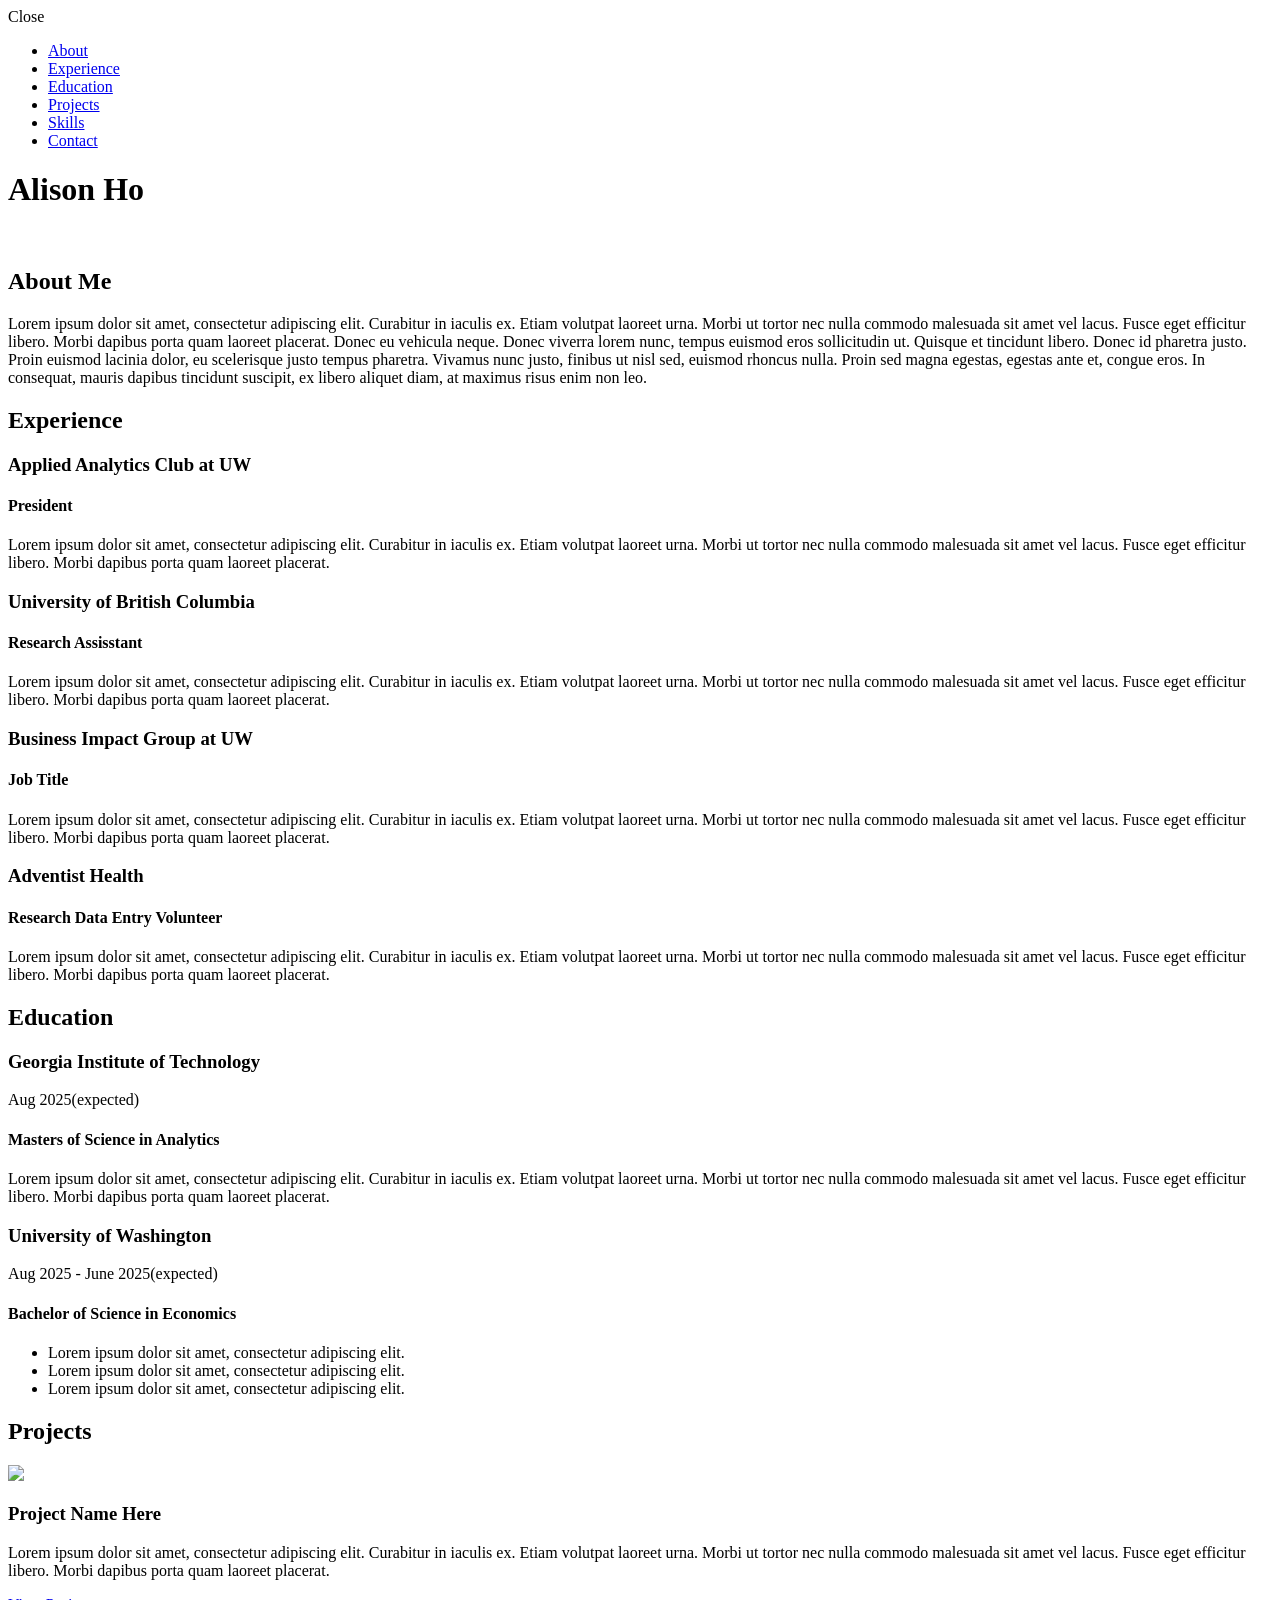
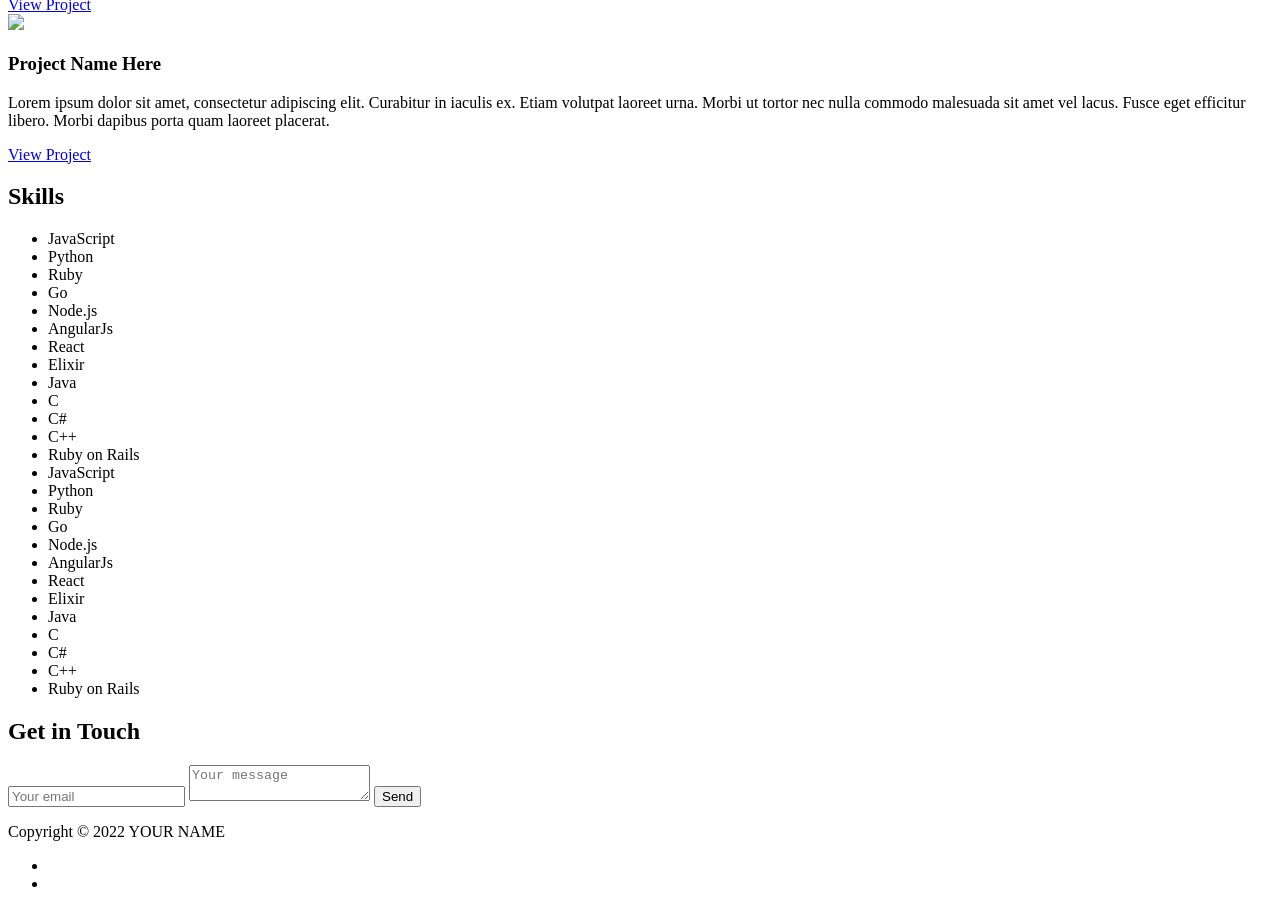
==== index.html @ 22dabd3a "First update 4/27/25" ====
<!DOCTYPE html>
<html class="no-js" lang="en">

<head>
    <meta charset="utf-8">
    <meta http-equiv="X-UA-Compatible" content="IE=edge">
    <meta name="viewport" content="width=device-width, initial-scale=1">
    <title>My Portfolio</title>
	<link rel="shortcut icon" href="favicon.ico" type="image/x-icon">
	<link rel="icon" href="favicon.ico" type="image/x-icon">
    <link href="https://fonts.googleapis.com/css?family=Lato:300,400,700,900" rel="stylesheet">
    <link rel="stylesheet" href="libs/font-awesome/css/font-awesome.min.css">
    <link href="css/bootstrap.min.css" rel="stylesheet">
    <link href="css/styles.css" rel="stylesheet">
</head>

<body>
    <div id="mobile-menu-open" class="shadow-large">
        <i class="fa fa-bars" aria-hidden="true"></i>
    </div>
    <!-- End #mobile-menu-toggle -->
    <header>
        <div id="mobile-menu-close">
            <span>Close</span> <i class="fa fa-times" aria-hidden="true"></i>
        </div>
        <ul id="menu" class="shadow">
            <li>
                <a href="#about">About</a>
            </li>
            <li>
                <a href="#experience">Experience</a>
            </li>
            <li>
                <a href="#education">Education</a>
            </li>
            <li>
                <a href="#projects">Projects</a>
            </li>
            <li>
                <a href="#skills">Skills</a>
            </li>
            <li>
                <a href="#contact">Contact</a>
            </li>
        </ul>
    </header>
    <!-- End header -->

    <div id="lead">
        <div id="lead-content">
            <h1>Alison Ho</h1> <br>
            <!--<a href="#" class="btn-rounded-white">Download Resume</a>-->
        </div>
        <!-- End #lead-content -->

        <div id="lead-overlay"></div>

        <div id="lead-down">
            <span>
                <i class="fa fa-chevron-down" aria-hidden="true"></i>
            </span>
        </div>
        <!-- End #lead-down -->
    </div>
    <!-- End #lead -->

    <div id="about">
        <div class="container">
            <div class="row">
                <div class="col-md-4">
                    <h2 class="heading">About Me</h2>
                </div>
                <div class="col-md-8">
                    <p>
                        Lorem ipsum dolor sit amet, consectetur adipiscing elit. Curabitur in iaculis ex. Etiam volutpat laoreet urna. Morbi ut tortor nec nulla commodo malesuada sit amet vel lacus. Fusce eget efficitur libero. Morbi dapibus porta quam laoreet placerat. Donec
                        eu vehicula neque. Donec viverra lorem nunc, tempus euismod eros sollicitudin ut. Quisque et tincidunt libero. Donec id pharetra justo. Proin euismod lacinia dolor, eu scelerisque justo tempus pharetra. Vivamus nunc justo, finibus
                        ut nisl sed, euismod rhoncus nulla. Proin sed magna egestas, egestas ante et, congue eros. In consequat, mauris dapibus tincidunt suscipit, ex libero aliquet diam, at maximus risus enim non leo.
                    </p>
                </div>
            </div>
        </div>
    </div>
    <!-- End #about -->

    <div id="experience" class="background-alt">
        <h2 class="heading">Experience</h2>
        <div id="experience-timeline">

            <div data-date="September 2015 – September 2016">
                <h3>Applied Analytics Club at UW</h3>
                <h4>President</h4>
                <p>
                    Lorem ipsum dolor sit amet, consectetur adipiscing elit. Curabitur in iaculis ex. Etiam volutpat laoreet urna. Morbi ut tortor nec nulla commodo malesuada sit amet vel lacus. Fusce eget efficitur libero. Morbi dapibus porta quam laoreet placerat.
                </p>
            </div>

            <div data-date="September 2015 – September 2016">
                <h3>University of British Columbia</h3>
                <h4>Research Assisstant</h4>
                <p>
                    Lorem ipsum dolor sit amet, consectetur adipiscing elit. Curabitur in iaculis ex. Etiam volutpat laoreet urna. Morbi ut tortor nec nulla commodo malesuada sit amet vel lacus. Fusce eget efficitur libero. Morbi dapibus porta quam laoreet placerat.
                </p>
            </div>

            <div data-date="September 2015 – September 2016">
                <h3>Business Impact Group at UW</h3>
                <h4>Job Title</h4>
                <p>
                    Lorem ipsum dolor sit amet, consectetur adipiscing elit. Curabitur in iaculis ex. Etiam volutpat laoreet urna. Morbi ut tortor nec nulla commodo malesuada sit amet vel lacus. Fusce eget efficitur libero. Morbi dapibus porta quam laoreet placerat.
                </p>
            </div>

            <div data-date="September 2015 – September 2016">
                <h3>Adventist Health</h3>
                <h4>Research Data Entry Volunteer</h4>
                <p>
                    Lorem ipsum dolor sit amet, consectetur adipiscing elit. Curabitur in iaculis ex. Etiam volutpat laoreet urna. Morbi ut tortor nec nulla commodo malesuada sit amet vel lacus. Fusce eget efficitur libero. Morbi dapibus porta quam laoreet placerat.
                </p>
            </div>
        </div>
    </div>
    <!-- End #experience -->

    <div id="education">
        <h2 class="heading">Education</h2>
        <div class="education-block">
            <h3>Georgia Institute of Technology</h3>
            <span class="education-date">Aug 2025(expected)</span>
            <h4>Masters of Science in Analytics</h4>
            <p>
                Lorem ipsum dolor sit amet, consectetur adipiscing elit. Curabitur in iaculis ex. Etiam volutpat laoreet urna. Morbi ut tortor nec nulla commodo malesuada sit amet vel lacus. Fusce eget efficitur libero. Morbi dapibus porta quam laoreet placerat.
            </p>
        </div>
        <!-- End .education-block -->

        <div class="education-block">
            <h3>University of Washington</h3>
            <span class="education-date">Aug 2025 - June 2025(expected)</span>
            <h4>Bachelor of Science in Economics</h4>
            <ul>
                <li>
                    Lorem ipsum dolor sit amet, consectetur adipiscing elit.
                </li>
                <li>
                    Lorem ipsum dolor sit amet, consectetur adipiscing elit.
                </li>
                <li>
                    Lorem ipsum dolor sit amet, consectetur adipiscing elit.
                </li>
            </ul>
        </div>
        <!-- End .education-block -->
    </div>
    <!-- End #education -->

    <div id="projects" class="background-alt">
        <h2 class="heading">Projects</h2>
        <div class="container">
            <div class="row">
                <div class="project shadow-large">
                    <div class="project-image">
                        <img src="images/project.jpg" />
                    </div>
                    <!-- End .project-image -->
                    <div class="project-info">
                        <h3>Project Name Here</h3>
                        <p>
                            Lorem ipsum dolor sit amet, consectetur adipiscing elit. Curabitur in iaculis ex. Etiam volutpat laoreet urna. Morbi ut tortor nec nulla commodo malesuada sit amet vel lacus. Fusce eget efficitur libero. Morbi dapibus porta quam laoreet placerat.
                        </p>
                        <a href="#">View Project</a>
                    </div>
                    <!-- End .project-info -->
                </div>
                <!-- End .project -->

                <div class="project shadow-large">
                    <div class="project-image">
                        <img src="images/project.jpg" />
                    </div>
                    <!-- End .project-image -->
                    <div class="project-info">
                        <h3>Project Name Here</h3>
                        <p>
                            Lorem ipsum dolor sit amet, consectetur adipiscing elit. Curabitur in iaculis ex. Etiam volutpat laoreet urna. Morbi ut tortor nec nulla commodo malesuada sit amet vel lacus. Fusce eget efficitur libero. Morbi dapibus porta quam laoreet placerat.
                        </p>
                        <a href="#">View Project</a>
                    </div>
                    <!-- End .project-info -->
                </div>
                <!-- End .project -->
            </div>
        </div>
    </div>
    <!-- End #projects -->

    <div id="skills">
        <h2 class="heading">Skills</h2>
        <ul>
            <li>JavaScript</li>
            <li>Python</li>
            <li>Ruby</li>
            <li>Go</li>
            <li>Node.js</li>
            <li>AngularJs</li>
            <li>React</li>
            <li>Elixir</li>
            <li>Java</li>
            <li>C</li>
            <li>C#</li>
            <li>C++</li>
            <li>Ruby on Rails</li>
            <li>JavaScript</li>
            <li>Python</li>
            <li>Ruby</li>
            <li>Go</li>
            <li>Node.js</li>
            <li>AngularJs</li>
            <li>React</li>
            <li>Elixir</li>
            <li>Java</li>
            <li>C</li>
            <li>C#</li>
            <li>C++</li>
            <li>Ruby on Rails</li>
        </ul>
    </div>
    <!-- End #skills -->

    <div id="contact">
        <h2>Get in Touch</h2>
        <div id="contact-form">
            <form method="POST" action="https://formspree.io/email@email.com">
                <input type="hidden" name="_subject" value="Contact request from personal website" />
                <input type="email" name="_replyto" placeholder="Your email" required>
                <textarea name="message" placeholder="Your message" required></textarea>
                <button type="submit">Send</button>
            </form>
        </div>
        <!-- End #contact-form -->
    </div>
    <!-- End #contact -->

    <footer>
        <div class="container">
            <div class="row">
                <div class="col-sm-5 copyright">
                    <p>
                        Copyright &copy; <span id="current-year">2022</span> YOUR NAME
                    </p>
                </div>
                <div class="col-sm-2 top">
                    <span id="to-top">
                        <i class="fa fa-chevron-up" aria-hidden="true"></i>
                    </span>
                </div>
                <div class="col-sm-5 social">
                    <ul>
                        <li>
                            <a href="https://github.com/" target="_blank"><i class="fa fa-github" aria-hidden="true"></i></a>
                        </li>
                       
                        <li>
                            <a href="https://linkedin.com/" target="_blank"><i class="fa fa-linkedin" aria-hidden="true"></i></a>
                        </li>
                        
                        
                    </ul>
                </div>
            </div>
        </div>
    </footer>
    <!-- End footer -->

    <script src="https://ajax.googleapis.com/ajax/libs/jquery/1.12.4/jquery.min.js"></script>
    <script src="js/scripts.min.js"></script>
</body>

</html>
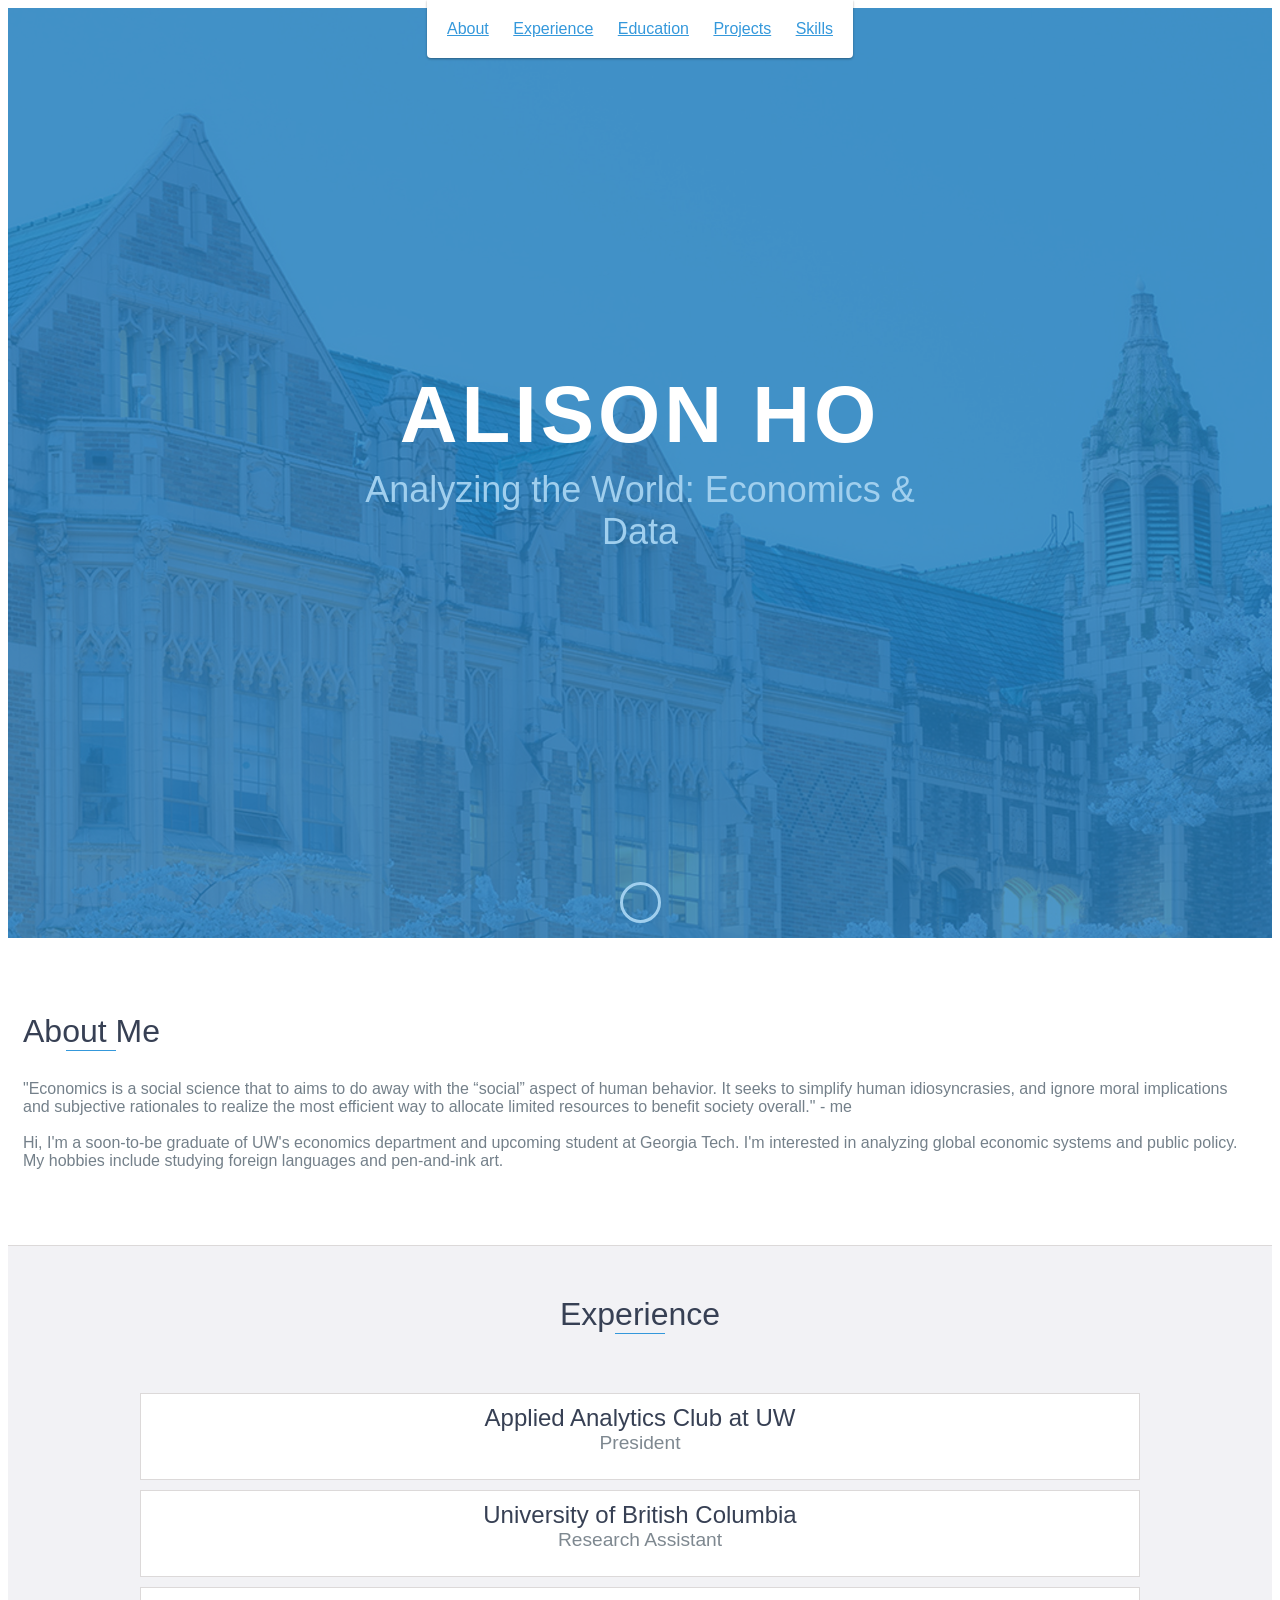
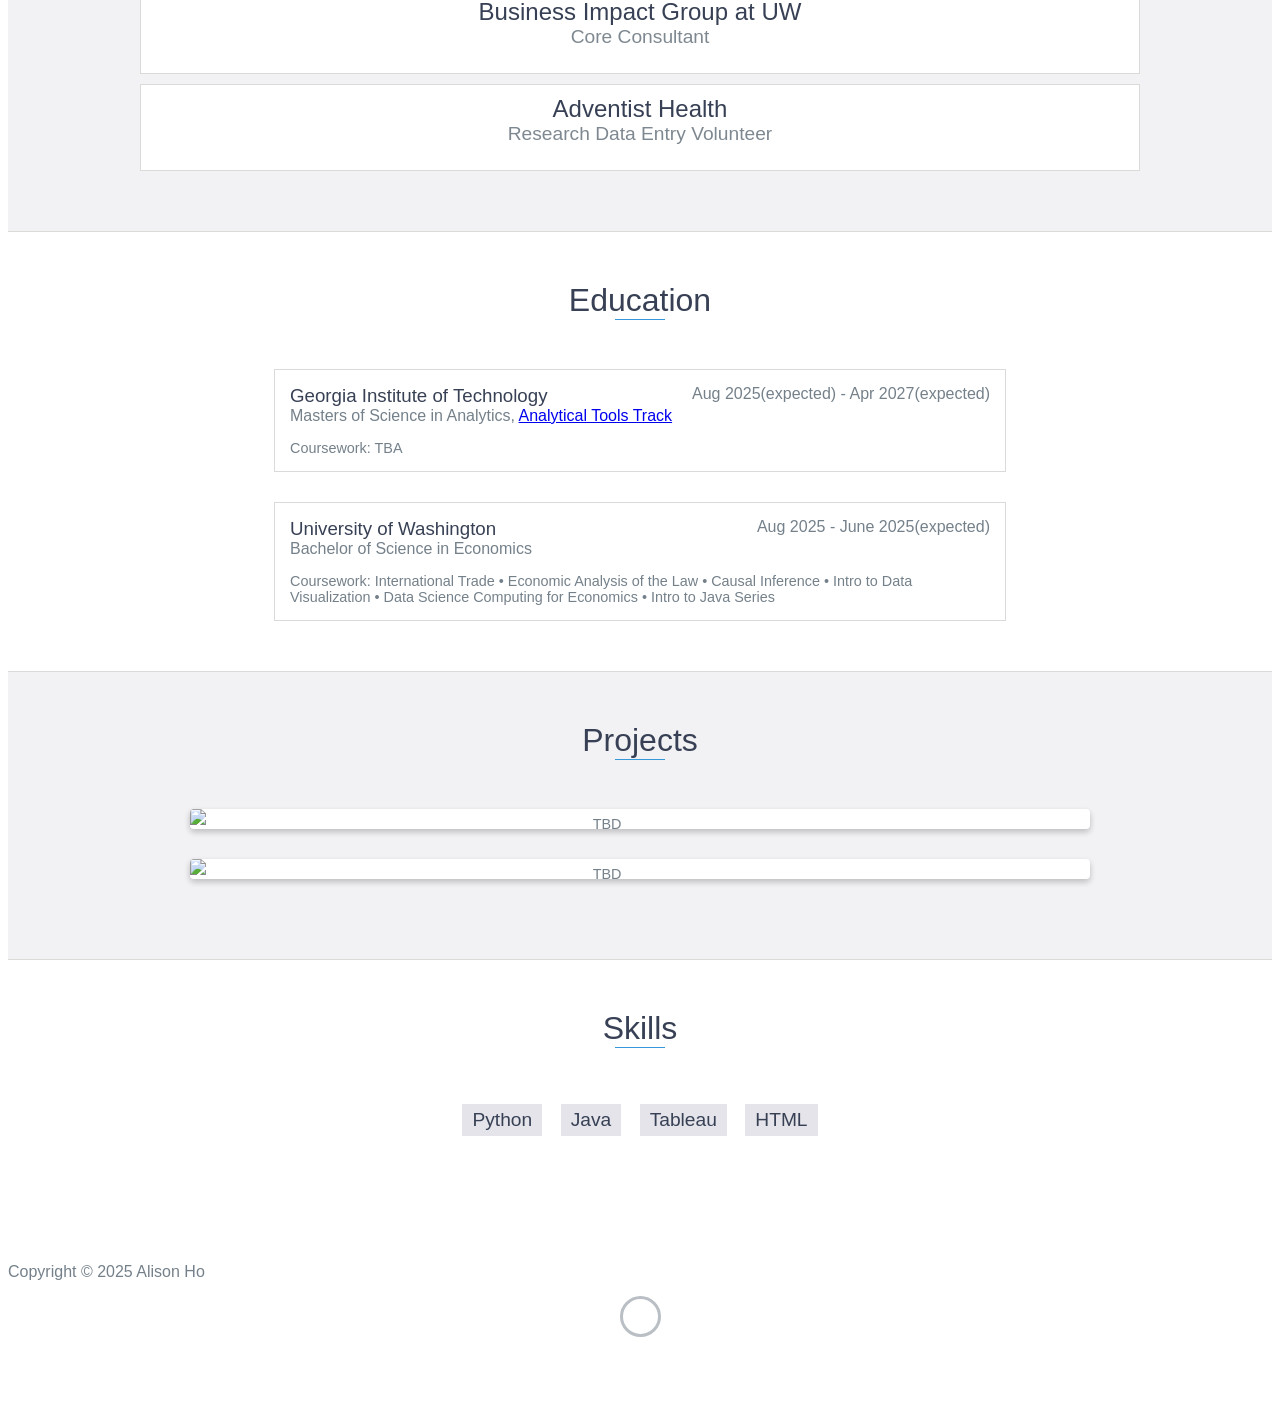
==== commit d39d4e13: "Update 2 4 20 25" ====
--- a/index.html
+++ b/index.html
@@ -39,9 +39,11 @@
             <li>
                 <a href="#skills">Skills</a>
             </li>
+            <!--
             <li>
                 <a href="#contact">Contact</a>
             </li>
+            -->
         </ul>
     </header>
     <!-- End header -->
@@ -49,6 +51,7 @@
     <div id="lead">
         <div id="lead-content">
             <h1>Alison Ho</h1> <br>
+            <h2>Analyzing the World: Economics & Data</h2>
             <!--<a href="#" class="btn-rounded-white">Download Resume</a>-->
         </div>
         <!-- End #lead-content -->
@@ -72,9 +75,13 @@
                 </div>
                 <div class="col-md-8">
                     <p>
-                        Lorem ipsum dolor sit amet, consectetur adipiscing elit. Curabitur in iaculis ex. Etiam volutpat laoreet urna. Morbi ut tortor nec nulla commodo malesuada sit amet vel lacus. Fusce eget efficitur libero. Morbi dapibus porta quam laoreet placerat. Donec
-                        eu vehicula neque. Donec viverra lorem nunc, tempus euismod eros sollicitudin ut. Quisque et tincidunt libero. Donec id pharetra justo. Proin euismod lacinia dolor, eu scelerisque justo tempus pharetra. Vivamus nunc justo, finibus
-                        ut nisl sed, euismod rhoncus nulla. Proin sed magna egestas, egestas ante et, congue eros. In consequat, mauris dapibus tincidunt suscipit, ex libero aliquet diam, at maximus risus enim non leo.
+                        "Economics is a social science that to aims to do away with the “social” aspect of human behavior. 
+                        It seeks to simplify human idiosyncrasies, and ignore moral implications and subjective 
+                        rationales to realize the most efficient way to allocate limited resources to benefit society overall." - me 
+                        <br><br>
+                        Hi, I'm a soon-to-be graduate of UW's economics department and upcoming student at Georgia Tech. 
+                        I'm interested in analyzing global economic systems and public policy. 
+                        My hobbies include studying foreign languages and pen-and-ink art.
                     </p>
                 </div>
             </div>
@@ -89,33 +96,28 @@
             <div data-date="September 2015 – September 2016">
                 <h3>Applied Analytics Club at UW</h3>
                 <h4>President</h4>
-                <p>
-                    Lorem ipsum dolor sit amet, consectetur adipiscing elit. Curabitur in iaculis ex. Etiam volutpat laoreet urna. Morbi ut tortor nec nulla commodo malesuada sit amet vel lacus. Fusce eget efficitur libero. Morbi dapibus porta quam laoreet placerat.
-                </p>
             </div>
 
             <div data-date="September 2015 – September 2016">
                 <h3>University of British Columbia</h3>
-                <h4>Research Assisstant</h4>
-                <p>
-                    Lorem ipsum dolor sit amet, consectetur adipiscing elit. Curabitur in iaculis ex. Etiam volutpat laoreet urna. Morbi ut tortor nec nulla commodo malesuada sit amet vel lacus. Fusce eget efficitur libero. Morbi dapibus porta quam laoreet placerat.
-                </p>
+                <h4>Research Assistant</h4>
             </div>
 
             <div data-date="September 2015 – September 2016">
                 <h3>Business Impact Group at UW</h3>
-                <h4>Job Title</h4>
-                <p>
-                    Lorem ipsum dolor sit amet, consectetur adipiscing elit. Curabitur in iaculis ex. Etiam volutpat laoreet urna. Morbi ut tortor nec nulla commodo malesuada sit amet vel lacus. Fusce eget efficitur libero. Morbi dapibus porta quam laoreet placerat.
-                </p>
+                <h4>Core Consultant</h4>
             </div>
 
             <div data-date="September 2015 – September 2016">
                 <h3>Adventist Health</h3>
                 <h4>Research Data Entry Volunteer</h4>
+                <!--
                 <p>
-                    Lorem ipsum dolor sit amet, consectetur adipiscing elit. Curabitur in iaculis ex. Etiam volutpat laoreet urna. Morbi ut tortor nec nulla commodo malesuada sit amet vel lacus. Fusce eget efficitur libero. Morbi dapibus porta quam laoreet placerat.
+                    Lorem ipsum dolor sit amet, consectetur adipiscing elit. Curabitur in iaculis ex. Etiam volutpat laoreet urna. 
+                    Morbi ut tortor nec nulla commodo malesuada sit amet vel lacus. Fusce eget efficitur libero. Morbi dapibus porta 
+                    quam laoreet placerat.
                 </p>
+                -->
             </div>
         </div>
     </div>
@@ -125,10 +127,12 @@
         <h2 class="heading">Education</h2>
         <div class="education-block">
             <h3>Georgia Institute of Technology</h3>
-            <span class="education-date">Aug 2025(expected)</span>
-            <h4>Masters of Science in Analytics</h4>
+            <span class="education-date">Aug 2025(expected) - Apr 2027(expected)</span>
+            <h4>Masters of Science in Analytics,
+                <a href ="https://pe.gatech.edu/degrees/analytics/curriculum#:~:text=in%20more%20detail.-,Analytical%20Tools%20Track,-The%20Analytical%20Tools">Analytical Tools Track</a>
+            </h4>
             <p>
-                Lorem ipsum dolor sit amet, consectetur adipiscing elit. Curabitur in iaculis ex. Etiam volutpat laoreet urna. Morbi ut tortor nec nulla commodo malesuada sit amet vel lacus. Fusce eget efficitur libero. Morbi dapibus porta quam laoreet placerat.
+                Coursework: TBA
             </p>
         </div>
         <!-- End .education-block -->
@@ -137,17 +141,11 @@
             <h3>University of Washington</h3>
             <span class="education-date">Aug 2025 - June 2025(expected)</span>
             <h4>Bachelor of Science in Economics</h4>
-            <ul>
-                <li>
-                    Lorem ipsum dolor sit amet, consectetur adipiscing elit.
-                </li>
-                <li>
-                    Lorem ipsum dolor sit amet, consectetur adipiscing elit.
-                </li>
-                <li>
-                    Lorem ipsum dolor sit amet, consectetur adipiscing elit.
-                </li>
-            </ul>
+            <p>
+                Coursework: International Trade • Economic Analysis of the Law • 
+                Causal Inference • Intro to Data Visualization • Data Science Computing for Economics • 
+                Intro to Java Series 
+            </p>
         </div>
         <!-- End .education-block -->
     </div>
@@ -165,7 +163,7 @@
                     <div class="project-info">
                         <h3>Project Name Here</h3>
                         <p>
-                            Lorem ipsum dolor sit amet, consectetur adipiscing elit. Curabitur in iaculis ex. Etiam volutpat laoreet urna. Morbi ut tortor nec nulla commodo malesuada sit amet vel lacus. Fusce eget efficitur libero. Morbi dapibus porta quam laoreet placerat.
+                            TBD
                         </p>
                         <a href="#">View Project</a>
                     </div>
@@ -181,7 +179,7 @@
                     <div class="project-info">
                         <h3>Project Name Here</h3>
                         <p>
-                            Lorem ipsum dolor sit amet, consectetur adipiscing elit. Curabitur in iaculis ex. Etiam volutpat laoreet urna. Morbi ut tortor nec nulla commodo malesuada sit amet vel lacus. Fusce eget efficitur libero. Morbi dapibus porta quam laoreet placerat.
+                            TBD
                         </p>
                         <a href="#">View Project</a>
                     </div>
@@ -196,36 +194,15 @@
     <div id="skills">
         <h2 class="heading">Skills</h2>
         <ul>
-            <li>JavaScript</li>
             <li>Python</li>
-            <li>Ruby</li>
-            <li>Go</li>
-            <li>Node.js</li>
-            <li>AngularJs</li>
-            <li>React</li>
-            <li>Elixir</li>
             <li>Java</li>
-            <li>C</li>
-            <li>C#</li>
-            <li>C++</li>
-            <li>Ruby on Rails</li>
-            <li>JavaScript</li>
-            <li>Python</li>
-            <li>Ruby</li>
-            <li>Go</li>
-            <li>Node.js</li>
-            <li>AngularJs</li>
-            <li>React</li>
-            <li>Elixir</li>
-            <li>Java</li>
-            <li>C</li>
-            <li>C#</li>
-            <li>C++</li>
-            <li>Ruby on Rails</li>
+            <li>Tableau</li>
+            <li>HTML</li>
+
         </ul>
     </div>
     <!-- End #skills -->
-
+    <!--
     <div id="contact">
         <h2>Get in Touch</h2>
         <div id="contact-form">
@@ -236,6 +213,7 @@
                 <button type="submit">Send</button>
             </form>
         </div>
+    -->
         <!-- End #contact-form -->
     </div>
     <!-- End #contact -->
@@ -245,7 +223,7 @@
             <div class="row">
                 <div class="col-sm-5 copyright">
                     <p>
-                        Copyright &copy; <span id="current-year">2022</span> YOUR NAME
+                        Copyright &copy; <span id="current-year">2025</span> Alison Ho
                     </p>
                 </div>
                 <div class="col-sm-2 top">
--- a/css/styles.css
+++ b/css/styles.css
@@ -0,0 +1,880 @@
+/*!
+    Title: Dev Portfolio Template
+    Version: 1.2.2
+    Last Change: 03/25/2020
+    Author: Ryan Fitzgerald
+    Repo: https://github.com/RyanFitzgerald/devportfolio-template
+    Issues: https://github.com/RyanFitzgerald/devportfolio-template/issues
+
+    Description: This file contains all the styles associated with the page
+    that don't come from third party libraries. This file gets compiled using
+    Gulp and send to the /css folder which is then loaded on the page.
+
+Overlay - top image color
+*/
+
+:root{
+    --base-color: #3498db
+}
+
+body {
+	font-family: 'Lato', sans-serif;
+	font-size: 16px
+}
+
+body.active {
+	overflow: hidden;
+	z-index: -1
+}
+
+.no-js #experience-timeline>div {
+	background: #fff;
+	padding: 10px;
+	margin-bottom: 10px;
+	border: 1px solid #dcd9d9
+}
+
+.no-js #experience-timeline>div h3 {
+	font-size: 1.5em;
+	font-weight: 300;
+	color: #374054;
+	display: inline-block;
+	margin: 0
+}
+
+.no-js #experience-timeline>div h4 {
+	font-size: 1.2em;
+	font-weight: 300;
+	color: #7e8890;
+	margin: 0 0 15px 0
+}
+
+.no-js #experience-timeline>div p {
+	color: #74808a;
+	font-size: 0.9em;
+	margin: 0
+}
+
+.no-js #experience-timeline:before,
+.no-js #experience-timeline:after {
+	content: none
+}
+
+@keyframes dropHeader {
+	0% {
+		transform: translateY(-100%)
+	}
+
+	100% {
+		transform: translateY(0)
+	}
+}
+
+header {
+	position: absolute;
+	top: 0;
+	left: 0;
+	right: 0;
+	text-align: center;
+	z-index: 10;
+	animation-name: dropHeader;
+	animation-iteration-count: 1;
+	animation-timing-function: ease;
+	animation-duration: 0.75s
+}
+
+header ul {
+	display: inline-block;
+	background: #fff;
+	text-align: center;
+	padding: 10px;
+	margin: 0;
+	border-bottom-right-radius: 4px;
+	border-bottom-left-radius: 4px
+}
+
+header li {
+	display: inline-block
+}
+
+header a {
+	display: block;
+	color: var(--base-color);
+	padding: 10px
+}
+
+header a:hover {
+	color: #217dbb;
+	text-decoration: none;
+	background: #eee;
+	border-radius: 4px
+}
+
+header a:focus {
+	color: var(--base-color);
+	text-decoration: none
+}
+
+header.active {
+	display: block
+}
+
+header.sticky {
+	position: fixed;
+	z-index: 999
+}
+
+#menu.active {
+	display: block
+}
+
+#mobile-menu-open {
+	display: none;
+	cursor: pointer;
+	position: fixed;
+	right: 15px;
+	top: 10px;
+	color: var(--base-color);
+	font-size: 1.5em;
+	z-index: 20;
+	padding: 0 7px;
+	border-radius: 4px;
+	background: #fff
+}
+
+#mobile-menu-close {
+	display: none;
+	text-align: right;
+	width: 100%;
+	background: #fff;
+	font-size: 1.5em;
+	padding-right: 15px;
+	padding-top: 10px;
+	cursor: pointer;
+	color: var(--base-color)
+}
+
+#mobile-menu-close span {
+	font-size: 0.5em;
+	text-transform: uppercase
+}
+
+#mobile-menu-close i {
+	vertical-align: middle
+}
+
+footer {
+	padding: 50px 0
+}
+
+.copyright {
+	padding-top: 20px
+}
+
+.copyright p {
+	margin: 0;
+	color: #74808a
+}
+
+.top {
+	text-align: center
+}
+
+.top span {
+	cursor: pointer;
+	display: block;
+	margin: 15px auto 0 auto;
+	width: 35px;
+	height: 35px;
+	border-radius: 50%;
+	border: 3px solid #b9bfc4;
+	text-align: center
+}
+
+.top i {
+	color: #74808a
+}
+
+.social {
+	text-align: right
+}
+
+.social ul {
+	margin: 5px 0 0 0;
+	padding: 0
+}
+
+.social li {
+	display: inline-block;
+	font-size: 1.25em;
+	list-style: none
+}
+
+.social a {
+	display: block;
+	color: #74808a;
+	padding: 10px
+}
+
+.social a:hover {
+	color: var(--base-color)
+}
+
+.btn-rounded-white {
+	display: inline-block;
+	color: #fff;
+	padding: 15px 25px;
+	border: 3px solid #fff;
+	border-radius: 30px;
+	transition: .5s ease all
+}
+
+.btn-rounded-white:hover {
+	color: var(--base-color);
+	background: #fff;
+	text-decoration: none
+}
+
+.shadow {
+	box-shadow: 0 1px 3px rgba(0, 0, 0, 0.12), 0 1px 2px rgba(0, 0, 0, 0.24)
+}
+
+.shadow-large {
+	box-shadow: 0 3px 6px rgba(0, 0, 0, 0.08), 0 3px 6px rgba(0, 0, 0, 0.15)
+}
+
+.heading {
+	position: relative;
+	display: inline-block;
+	font-size: 2em;
+	font-weight: 300;
+	margin: 0 0 30px 0
+}
+
+.heading:after {
+	position: absolute;
+	content: '';
+	top: 100%;
+	height: 1px;
+	width: 50px;
+	left: 0;
+	right: 0;
+	margin: 0 auto;
+	background: var(--base-color)
+}
+
+.background-alt {
+	background: #f2f2f5
+}
+
+#lead {
+	position: relative;
+	height: 100vh;
+	min-height: 500px;
+	max-height: 1080px;
+	background: url(../images/lead-bg.jpg);
+	background-size: cover;
+	padding: 15px;
+	overflow: hidden
+}
+
+#lead-content {
+	position: absolute;
+	z-index: 10;
+	top: 50%;
+	left: 50%;
+	transform: translate(-50%, -50%);
+	text-align: center
+}
+
+#lead-content h1,
+#lead-content h2 {
+	margin: 0
+}
+
+#lead-content h1 {
+	color: #fff;
+	font-weight: 900;
+	font-size: 5em;
+	text-transform: uppercase;
+	letter-spacing: 0.05em;
+	line-height: 0.9em
+}
+
+#lead-content h2 {
+	color: #a0cfee;
+	font-weight: 500;
+	font-size: 2.25em;
+	margin-bottom: 15px
+}
+
+#lead-overlay {
+	position: absolute;
+	height: 100%;
+	width: 100%;
+	top: 0;
+	right: 0;
+	bottom: 0;
+	left: 0;
+	background: rgba(33, 125, 187, 0.8);
+	z-index: 1
+}
+
+#lead-down {
+	position: absolute;
+	left: 0;
+	right: 0;
+	width: 100%;
+	text-align: center;
+	z-index: 10;
+	bottom: 15px;
+	color: #fff
+}
+
+#lead-down span {
+	cursor: pointer;
+	display: block;
+	margin: 0 auto;
+	width: 35px;
+	height: 35px;
+	border-radius: 50%;
+	border: 3px solid #a0cfee;
+	text-align: center
+}
+
+#lead-down i {
+	animation: pulsate 1.5s ease;
+	animation-iteration-count: infinite;
+	padding-top: 5px
+}
+
+@keyframes pulsate {
+	0% {
+		transform: scale(1, 1)
+	}
+
+	50% {
+		transform: scale(1.2, 1.2)
+	}
+
+	100% {
+		transform: scale(1, 1)
+	}
+}
+
+#about {
+	padding: 75px 15px;
+	border-bottom: 1px solid #dcd9d9
+}
+
+#about h2 {
+	color: #374054
+}
+
+#about p {
+	color: #74808a;
+	margin: 0
+}
+
+#experience {
+	padding: 50px 15px;
+	text-align: center;
+	border-bottom: 1px solid #dcd9d9
+}
+
+#experience h2 {
+	color: #374054
+}
+
+#experience-timeline {
+	margin: 30px auto 0 auto;
+	position: relative;
+	max-width: 1000px
+}
+
+#experience-timeline:before {
+	position: absolute;
+	content: '';
+	top: 0;
+	bottom: 0;
+	left: 303px;
+	right: auto;
+	height: 100%;
+	width: 3px;
+	background: var(--base-color);
+	z-index: 0
+}
+
+#experience-timeline:after {
+	position: absolute;
+	content: '';
+	width: 3px;
+	height: 40px;
+	background: var(--base-color);
+	background: linear-gradient(to bottom, var(--base-color), rgba(52, 152, 219, 0));
+	top: 100%;
+	left: 303px
+}
+
+.vtimeline-content {
+	margin-left: 350px;
+	background: #fff;
+	border: 1px solid #e6e6e6;
+	padding: 15px;
+	border-radius: 3px;
+	text-align: left
+}
+
+.vtimeline-content h3 {
+	font-size: 1.5em;
+	font-weight: 300;
+	color: #374054;
+	display: inline-block;
+	margin: 0
+}
+
+.vtimeline-content h4 {
+	font-size: 1.2em;
+	font-weight: 300;
+	color: #7e8890;
+	margin: 0 0 15px 0
+}
+
+.vtimeline-content p {
+	color: #74808a;
+	font-size: 0.9em;
+	margin: 0
+}
+
+.vtimeline-point {
+	position: relative;
+	display: block;
+	vertical-align: top;
+	margin-bottom: 30px
+}
+
+.vtimeline-icon {
+	position: relative;
+	color: #fff;
+	width: 50px;
+	height: 50px;
+	background: var(--base-color);
+	border-radius: 50%;
+	float: left;
+	z-index: 99;
+	margin-left: 280px
+}
+
+.vtimeline-icon i {
+	display: block;
+	font-size: 2em;
+	margin-top: 10px
+}
+
+.vtimeline-date {
+	width: 260px;
+	text-align: right;
+	position: absolute;
+	left: 0;
+	top: 10px;
+	font-weight: 300;
+	color: #374054
+}
+
+#education {
+	padding: 50px 15px 20px 15px;
+	border-bottom: 1px solid #dcd9d9;
+	text-align: center
+}
+
+#education h2 {
+	color: #374054;
+	margin-bottom: 50px
+}
+
+.education-block {
+	max-width: 700px;
+	margin: 0 auto 30px auto;
+	padding: 15px;
+	border: 1px solid #dcd9d9;
+	text-align: left
+}
+
+.education-block h3 {
+	font-weight: 500;
+	float: left;
+	margin: 0;
+	color: #374054
+}
+
+.education-block span {
+	color: #74808a;
+	float: right
+}
+
+.education-block h4 {
+	color: #74808a;
+	clear: both;
+	font-weight: 500;
+	margin: 0 0 15px 0
+}
+
+.education-block p,
+.education-block ul {
+	margin: 0;
+	color: #74808a;
+	font-size: 0.9em
+}
+
+.education-block ul {
+	padding: 0 0 0 15px
+}
+
+#projects {
+	padding: 50px 15px;
+	border-bottom: 1px solid #dcd9d9;
+	text-align: center
+}
+
+#projects h2 {
+	color: #374054;
+	margin-bottom: 50px
+}
+
+.project {
+	position: relative;
+	max-width: 900px;
+	margin: 0 auto 30px auto;
+	overflow: hidden;
+	background: #fff;
+	border-radius: 4px
+}
+
+.project-image {
+	float: left
+}
+
+.project-info {
+	position: absolute;
+	top: 50%;
+	transform: translateY(-50%);
+	margin-left: 300px;
+	padding: 15px
+}
+
+.project-info h3 {
+	font-size: 1.5em;
+	font-weight: 300;
+	color: #374054;
+	margin: 0 0 15px 0
+}
+
+.project-info p {
+	color: #74808a;
+	margin: 0 0 15px 0;
+	font-size: 0.9em
+}
+
+.no-image .project-info {
+	position: relative;
+	margin: 0;
+	padding: 30px 15px;
+	transform: none
+}
+
+#more-projects {
+	display: none
+}
+
+#skills {
+	padding: 50px 15px;
+	text-align: center
+}
+
+#skills h2 {
+	color: #374054;
+	margin-bottom: 50px
+}
+
+#skills ul {
+	display: block;
+	margin: 0 auto;
+	padding: 0;
+	max-width: 800px
+}
+
+#skills li {
+	display: inline-block;
+	margin: 7px;
+	padding: 5px 10px;
+	color: #374054;
+	background: #e4e4ea;
+	list-style: none;
+	cursor: default;
+	font-size: 1.2em
+}
+
+#contact {
+	padding: 50px 15px;
+	background: var(--base-color);
+	text-align: center
+}
+
+#contact h2 {
+	margin: 0 0 15px 0;
+	color: #fff;
+	font-weight: 500
+}
+
+#contact-form {
+	max-width: 500px;
+	margin: 0 auto
+}
+
+#contact-form input,
+#contact-form textarea {
+	display: block;
+	width: 100%;
+	padding: 10px;
+	border-radius: 4px;
+	border: none;
+	margin-bottom: 10px;
+	background: #1d6fa5;
+	color: #fff;
+	transition: .5s ease all
+}
+
+#contact-form input::-webkit-input-placeholder,
+#contact-form textarea::-webkit-input-placeholder {
+	color: #fff
+}
+
+#contact-form input:-moz-placeholder,
+#contact-form textarea:-moz-placeholder {
+	color: #fff;
+	opacity: 1
+}
+
+#contact-form input::-moz-placeholder,
+#contact-form textarea::-moz-placeholder {
+	color: #fff;
+	opacity: 1
+}
+
+#contact-form input:-ms-input-placeholder,
+#contact-form textarea:-ms-input-placeholder {
+	color: #fff
+}
+
+#contact-form input:focus,
+#contact-form textarea:focus {
+	outline: none;
+	background: #16527a
+}
+
+#contact-form textarea {
+	height: 150px;
+	resize: none
+}
+
+#contact-form button {
+	display: block;
+	width: 100%;
+	background: #fff;
+	border-radius: 4px;
+	padding: 5px 10px;
+	border: none;
+	color: var(--base-color);
+	font-weight: 700;
+	box-shadow: 0 1px 3px rgba(0, 0, 0, 0.12), 0 1px 2px rgba(0, 0, 0, 0.24);
+	transition: .5s ease all
+}
+
+#contact-form button:hover {
+	box-shadow: 0 10px 20px rgba(0, 0, 0, 0.19), 0 6px 6px rgba(0, 0, 0, 0.23)
+}
+
+.optional-section {
+	padding: 50px 15px;
+	text-align: center;
+	border-top: 1px solid #dcd9d9
+}
+
+.optional-section h2 {
+	color: #374054
+}
+
+.optional-section-block {
+	max-width: 700px;
+	margin: 0 auto 30px auto;
+	padding: 15px;
+	border: 1px solid #dcd9d9;
+	background: #fff;
+	text-align: left
+}
+
+.optional-section-block h3 {
+	font-weight: 500;
+	margin: 0 0 15px 0;
+	color: #374054
+}
+
+.optional-section-block h4 {
+	color: #74808a;
+	clear: both;
+	font-weight: 500;
+	margin: 0 0 15px 0
+}
+
+.optional-section-block p,
+.optional-section-block ul {
+	margin: 0 0 15px 0;
+	color: #74808a;
+	font-size: 0.9em
+}
+
+.optional-section-block ul {
+	padding: 0 0 0 15px
+}
+
+@media only screen and (max-width: 750px) {
+
+	#experience-timeline:before,
+	#experience-timeline:after {
+		left: 23px
+	}
+
+	.vtimeline-date {
+		width: auto;
+		text-align: left;
+		position: relative;
+		margin-bottom: 15px;
+		display: block;
+		margin-left: 70px
+	}
+
+	.vtimeline-icon {
+		margin-left: 0
+	}
+
+	.vtimeline-content {
+		margin-left: 70px
+	}
+}
+
+@media only screen and (max-width: 992px) {
+	#lead {
+		height: auto;
+		min-height: auto;
+		max-height: auto;
+		padding: 100px 15px
+	}
+
+	#lead-content {
+		position: relative;
+		transform: none;
+		left: auto;
+		top: auto
+	}
+
+	#lead-content h1 {
+		font-size: 3em
+	}
+
+	#lead-content h2 {
+		font-size: 1.75em
+	}
+
+	#about {
+		text-align: center
+	}
+
+	#about p {
+		text-align: left
+	}
+}
+
+@media only screen and (max-width: 768px) {
+	header {
+		position: fixed;
+		display: none;
+		z-index: 999;
+		animation: none;
+		bottom: 0;
+		height: 100%
+	}
+
+	#mobile-menu-open,
+	#mobile-menu-close {
+		display: block
+	}
+
+	#menu {
+		height: 100%;
+		overflow-y: auto;
+		box-shadow: none;
+		border-radius: 0;
+		width: 100%
+	}
+
+	#menu li {
+		display: block;
+		margin-bottom: 10px
+	}
+
+	#lead-content h1 {
+		font-size: 2em
+	}
+
+	#lead-content h2 {
+		font-size: 1.3em
+	}
+
+	#lead-content a {
+		padding: 10px 20px
+	}
+
+	#lead-down {
+		display: none
+	}
+
+	.education-block h3,
+	.education-block span {
+		float: none
+	}
+
+	.project-image {
+		display: none
+	}
+
+	.project-info {
+		position: relative;
+		margin: 0;
+		padding: 30px 15px;
+		top: auto;
+		transform: none
+	}
+
+	footer {
+		text-align: center
+	}
+
+	.social {
+		text-align: center
+	}
+}
+
+@media only screen and (max-width: 480px) {
+	#lead-content h1 {
+		font-size: 1.5em
+	}
+
+	#lead-content h2 {
+		font-size: 1em
+	}
+
+	#lead-content a {
+		font-size: 0.9em;
+		padding: 5px 10px
+	}
+}
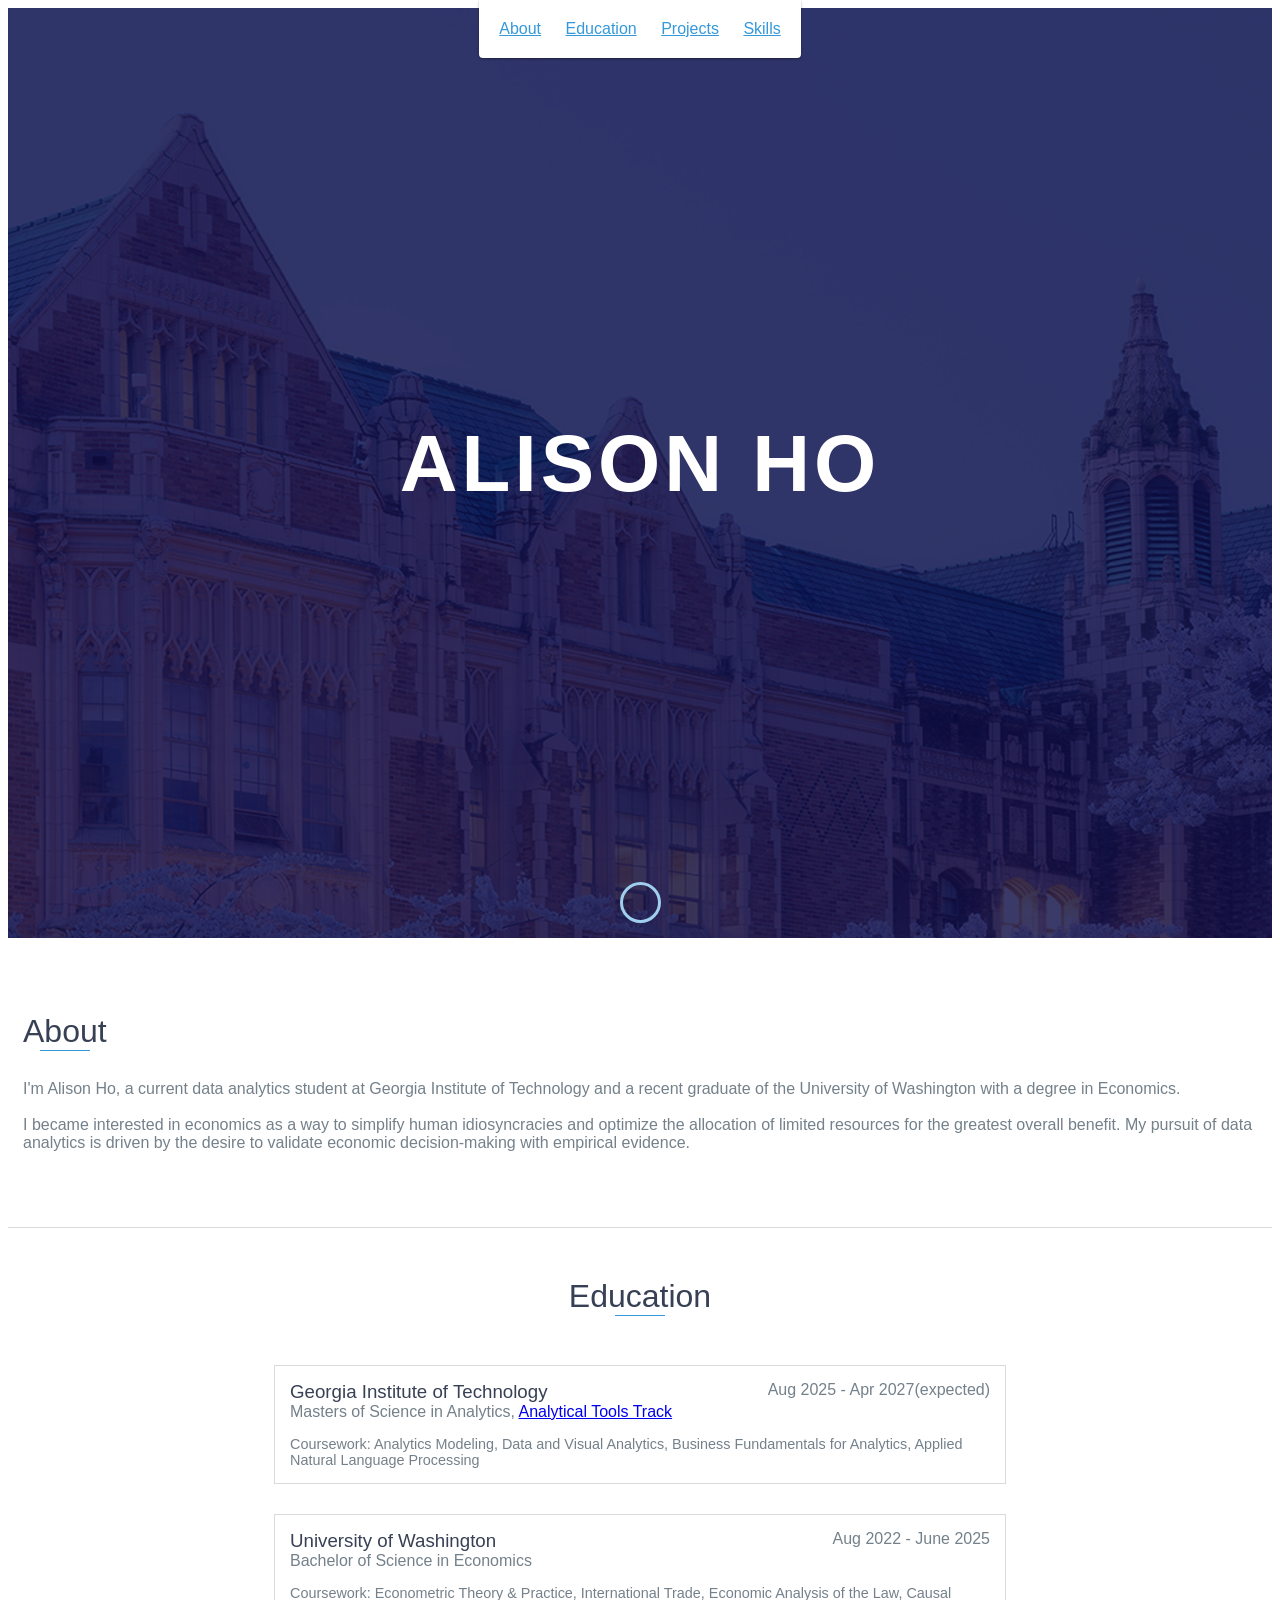
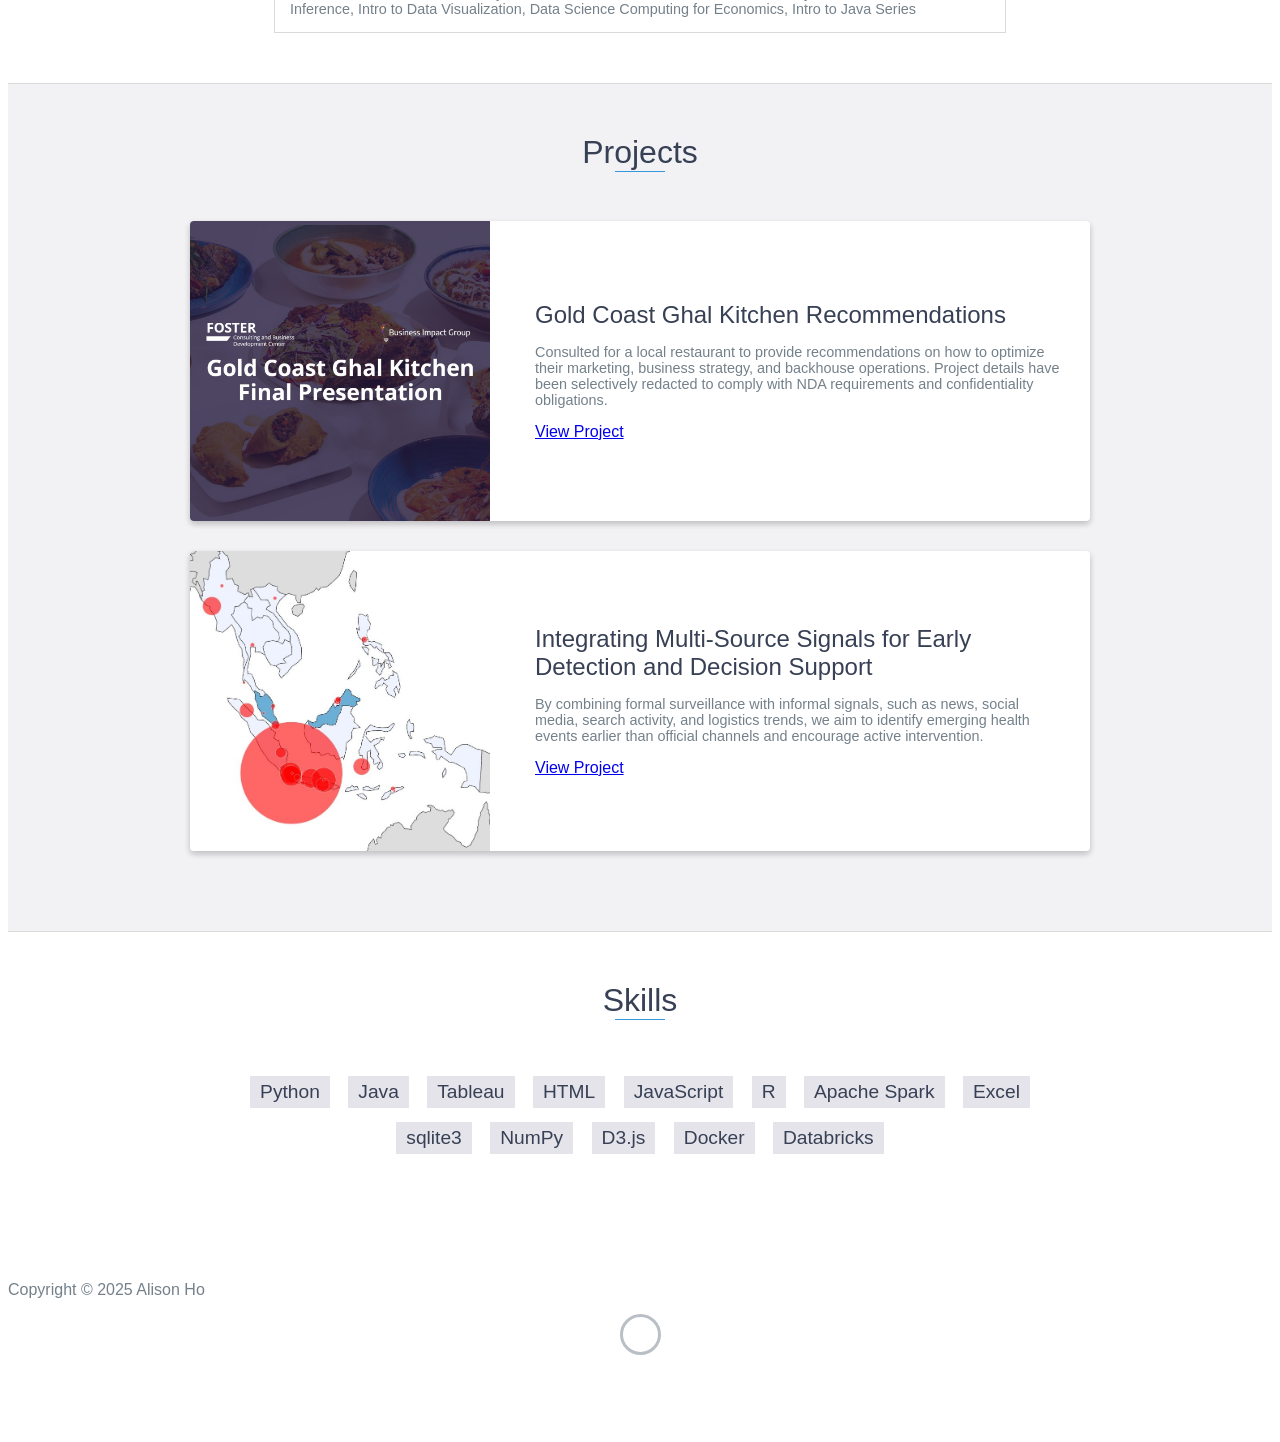
==== commit 10f79142: "change layout, add projects" ====
--- a/index.html
+++ b/index.html
@@ -28,9 +28,6 @@
                 <a href="#about">About</a>
             </li>
             <li>
-                <a href="#experience">Experience</a>
-            </li>
-            <li>
                 <a href="#education">Education</a>
             </li>
             <li>
@@ -51,7 +48,6 @@
     <div id="lead">
         <div id="lead-content">
             <h1>Alison Ho</h1> <br>
-            <h2>Analyzing the World: Economics & Data</h2>
             <!--<a href="#" class="btn-rounded-white">Download Resume</a>-->
         </div>
         <!-- End #lead-content -->
@@ -71,79 +67,41 @@
         <div class="container">
             <div class="row">
                 <div class="col-md-4">
-                    <h2 class="heading">About Me</h2>
+                    <h2 class="heading">About</h2>
                 </div>
                 <div class="col-md-8">
                     <p>
-                        "Economics is a social science that to aims to do away with the “social” aspect of human behavior. 
-                        It seeks to simplify human idiosyncrasies, and ignore moral implications and subjective 
-                        rationales to realize the most efficient way to allocate limited resources to benefit society overall." - me 
+                        I'm Alison Ho, a current data analytics student at Georgia Institute of Technology and a recent graduate of the University of Washington with a degree in Economics. 
                         <br><br>
-                        Hi, I'm a soon-to-be graduate of UW's economics department and upcoming student at Georgia Tech. 
-                        I'm interested in analyzing global economic systems and public policy. 
-                        My hobbies include studying foreign languages and pen-and-ink art.
+                        I became interested in economics as a way to simplify human idiosyncracies and optimize the allocation of limited resources for the greatest overall benefit. 
+                        My pursuit of data analytics is driven by the desire to validate economic decision-making with empirical evidence. 
                     </p>
                 </div>
             </div>
         </div>
     </div>
-    <!-- End #about -->
-
-    <div id="experience" class="background-alt">
-        <h2 class="heading">Experience</h2>
-        <div id="experience-timeline">
-
-            <div data-date="September 2015 – September 2016">
-                <h3>Applied Analytics Club at UW</h3>
-                <h4>President</h4>
-            </div>
-
-            <div data-date="September 2015 – September 2016">
-                <h3>University of British Columbia</h3>
-                <h4>Research Assistant</h4>
-            </div>
-
-            <div data-date="September 2015 – September 2016">
-                <h3>Business Impact Group at UW</h3>
-                <h4>Core Consultant</h4>
-            </div>
-
-            <div data-date="September 2015 – September 2016">
-                <h3>Adventist Health</h3>
-                <h4>Research Data Entry Volunteer</h4>
-                <!--
-                <p>
-                    Lorem ipsum dolor sit amet, consectetur adipiscing elit. Curabitur in iaculis ex. Etiam volutpat laoreet urna. 
-                    Morbi ut tortor nec nulla commodo malesuada sit amet vel lacus. Fusce eget efficitur libero. Morbi dapibus porta 
-                    quam laoreet placerat.
-                </p>
-                -->
-            </div>
-        </div>
-    </div>
-    <!-- End #experience -->
 
     <div id="education">
         <h2 class="heading">Education</h2>
         <div class="education-block">
             <h3>Georgia Institute of Technology</h3>
-            <span class="education-date">Aug 2025(expected) - Apr 2027(expected)</span>
+            <span class="education-date">Aug 2025 - Apr 2027(expected)</span>
             <h4>Masters of Science in Analytics,
                 <a href ="https://pe.gatech.edu/degrees/analytics/curriculum#:~:text=in%20more%20detail.-,Analytical%20Tools%20Track,-The%20Analytical%20Tools">Analytical Tools Track</a>
             </h4>
             <p>
-                Coursework: TBA
+                Coursework: Analytics Modeling, Data and Visual Analytics, Business Fundamentals for Analytics, Applied Natural Language Processing
             </p>
         </div>
         <!-- End .education-block -->
 
         <div class="education-block">
             <h3>University of Washington</h3>
-            <span class="education-date">Aug 2025 - June 2025(expected)</span>
+            <span class="education-date">Aug 2022 - June 2025</span>
             <h4>Bachelor of Science in Economics</h4>
             <p>
-                Coursework: International Trade • Economic Analysis of the Law • 
-                Causal Inference • Intro to Data Visualization • Data Science Computing for Economics • 
+                Coursework: Econometric Theory & Practice, International Trade, Economic Analysis of the Law,
+                Causal Inference, Intro to Data Visualization, Data Science Computing for Economics, 
                 Intro to Java Series 
             </p>
         </div>
@@ -157,31 +115,35 @@
             <div class="row">
                 <div class="project shadow-large">
                     <div class="project-image">
-                        <img src="images/project.jpg" />
+                        <img src="images/GoldCoast.jpg"/>
                     </div>
                     <!-- End .project-image -->
                     <div class="project-info">
-                        <h3>Project Name Here</h3>
+                        <h3>Gold Coast Ghal Kitchen Recommendations</h3>
                         <p>
-                            TBD
+                            Consulted for a local restaurant to provide recommendations on how to optimize their marketing, business strategy, and backhouse operations.
+                            Project details have been selectively redacted to comply with NDA requirements and confidentiality obligations.
                         </p>
-                        <a href="#">View Project</a>
+                        <a href="GoldCoastGhalKitchenRecommendations.html">View Project</a>
                     </div>
                     <!-- End .project-info -->
+                     
                 </div>
                 <!-- End .project -->
 
                 <div class="project shadow-large">
                     <div class="project-image">
-                        <img src="images/project.jpg" />
+                        <img src="images/infectiousModel.jpg" />
                     </div>
                     <!-- End .project-image -->
                     <div class="project-info">
-                        <h3>Project Name Here</h3>
+                        <h3>
+                            Integrating Multi-Source Signals for Early Detection and Decision Support    
+                        </h3>
                         <p>
-                            TBD
+                            By combining formal surveillance with informal signals, such as news, social media, search activity, and logistics trends, we aim to identify emerging health events earlier than official channels and encourage active intervention. 
                         </p>
-                        <a href="#">View Project</a>
+                        <a href="earlyDetection.html">View Project</a>
                     </div>
                     <!-- End .project-info -->
                 </div>
@@ -194,10 +156,20 @@
     <div id="skills">
         <h2 class="heading">Skills</h2>
         <ul>
+            <!-- Python, Java, JavaScript, R, Tableau, Apache Spark, Excel, Data cleaning, Data processing, Data Visualization, Machine learning, R, sqlite3, NumPy, D3.js, Docker, Databricks, SVM, Regression, Time Series, Clustering, Decision Tree, Random Forest, A/B testing, CUSUM, Change detection, Principal Component Analysis, Confusion Matrices-->
             <li>Python</li>
             <li>Java</li>
             <li>Tableau</li>
             <li>HTML</li>
+            <li>JavaScript</li>
+            <li>R</li>
+            <li>Apache Spark</li>
+            <li>Excel</li>
+            <li>sqlite3</li>
+            <li>NumPy</li>
+            <li>D3.js</li>
+            <li>Docker</li>
+            <li>Databricks</li>
 
         </ul>
     </div>
--- a/css/styles.css
+++ b/css/styles.css
@@ -316,7 +316,7 @@
 	right: 0;
 	bottom: 0;
 	left: 0;
-	background: rgba(33, 125, 187, 0.8);
+	background: rgba(11, 11, 69, 0.8);
 	z-index: 1
 }
 
@@ -542,24 +542,25 @@
 }
 
 .project {
-	position: relative;
-	max-width: 900px;
-	margin: 0 auto 30px auto;
-	overflow: hidden;
-	background: #fff;
-	border-radius: 4px
-}
-
-.project-image {
-	float: left
+    display: flex;
+    align-items: center;
+    max-width: 900px;
+    margin: 0 auto 30px auto;
+    background: #fff;
+    border-radius: 4px;
+    overflow: hidden;
+	gap: 20px;
+}
+
+.project-image img {
+    width: 300px;
+    height: auto;
+    display: block;
 }
 
 .project-info {
-	position: absolute;
-	top: 50%;
-	transform: translateY(-50%);
-	margin-left: 300px;
-	padding: 15px
+    padding: 25px;
+    text-align: left;
 }
 
 .project-info h3 {
@@ -580,6 +581,16 @@
 	margin: 0;
 	padding: 30px 15px;
 	transform: none
+}
+
+@media (max-width: 768px) {
+    .project {
+        flex-direction: column;
+    }
+
+    .project-image img {
+        width: 100%;
+    }
 }
 
 #more-projects {
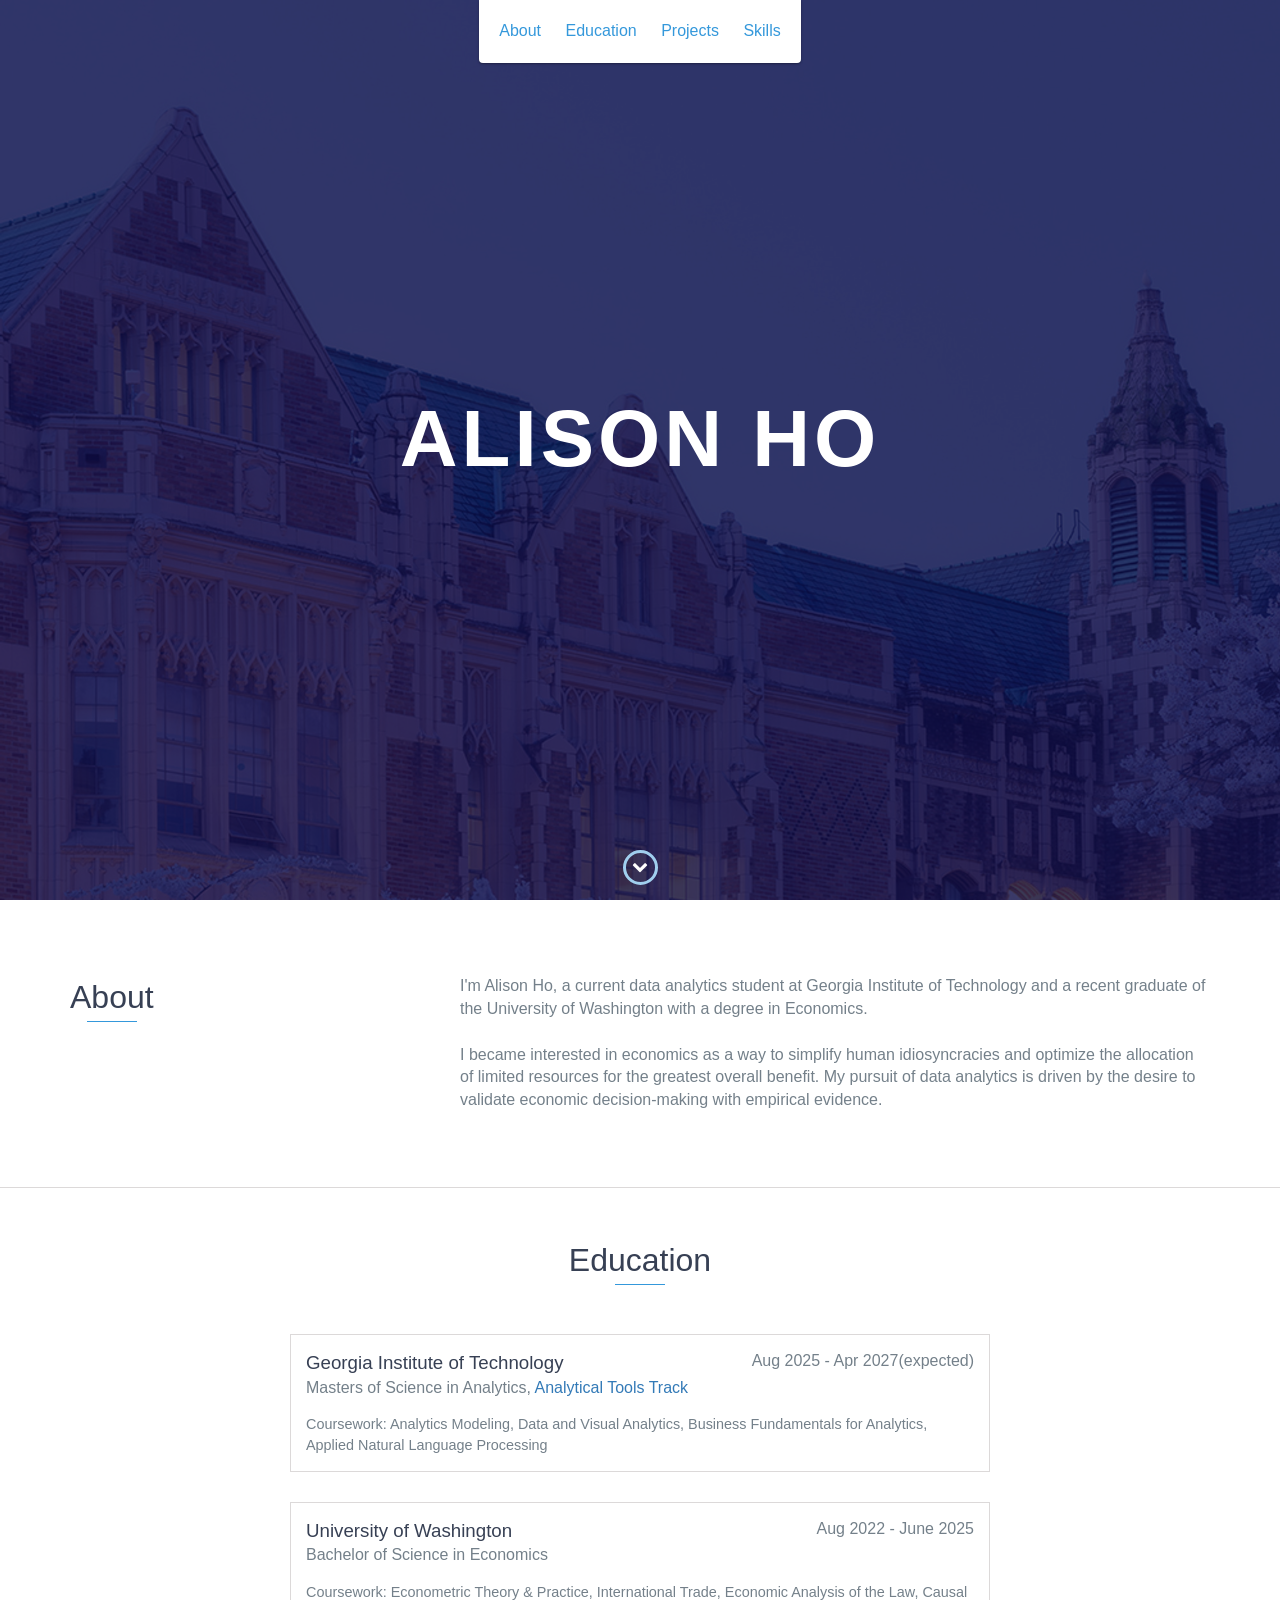
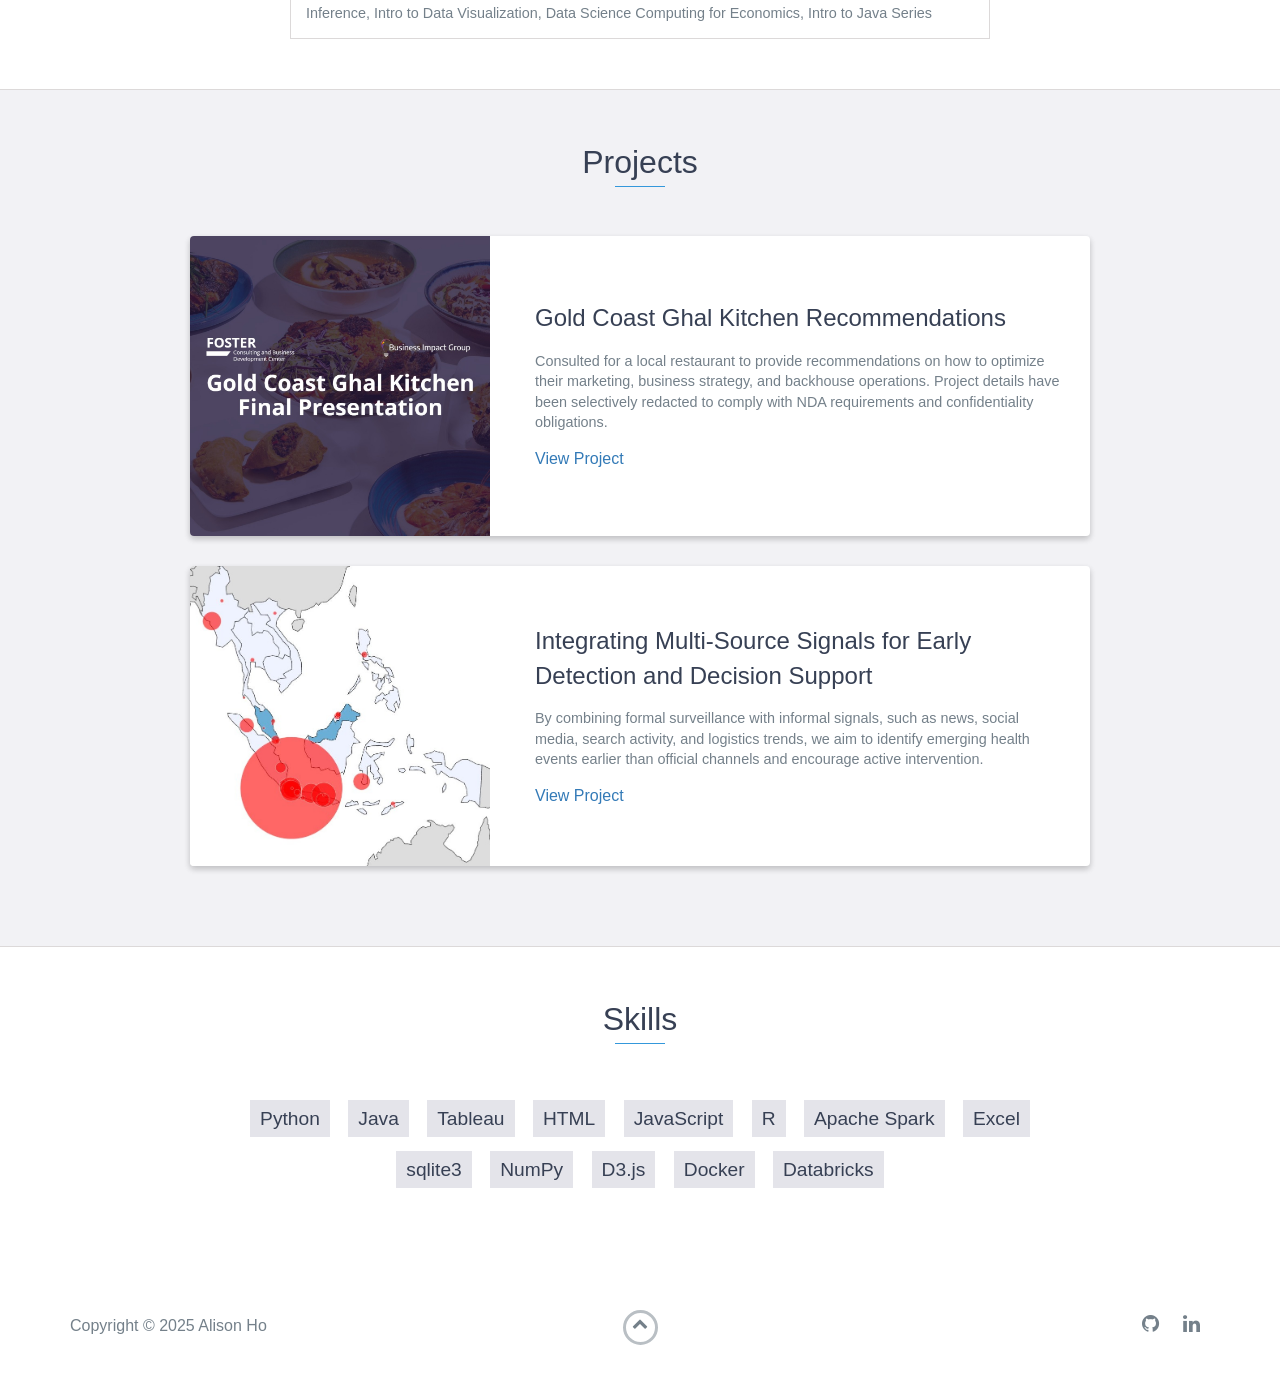
==== commit 3f480533: "Add files via upload" ====
--- a/index.html
+++ b/index.html
@@ -1,228 +1,228 @@
-<!DOCTYPE html>
-<html class="no-js" lang="en">
-
-<head>
-    <meta charset="utf-8">
-    <meta http-equiv="X-UA-Compatible" content="IE=edge">
-    <meta name="viewport" content="width=device-width, initial-scale=1">
-    <title>My Portfolio</title>
-	<link rel="shortcut icon" href="favicon.ico" type="image/x-icon">
-	<link rel="icon" href="favicon.ico" type="image/x-icon">
-    <link href="https://fonts.googleapis.com/css?family=Lato:300,400,700,900" rel="stylesheet">
-    <link rel="stylesheet" href="libs/font-awesome/css/font-awesome.min.css">
-    <link href="css/bootstrap.min.css" rel="stylesheet">
-    <link href="css/styles.css" rel="stylesheet">
-</head>
-
-<body>
-    <div id="mobile-menu-open" class="shadow-large">
-        <i class="fa fa-bars" aria-hidden="true"></i>
-    </div>
-    <!-- End #mobile-menu-toggle -->
-    <header>
-        <div id="mobile-menu-close">
-            <span>Close</span> <i class="fa fa-times" aria-hidden="true"></i>
-        </div>
-        <ul id="menu" class="shadow">
-            <li>
-                <a href="#about">About</a>
-            </li>
-            <li>
-                <a href="#education">Education</a>
-            </li>
-            <li>
-                <a href="#projects">Projects</a>
-            </li>
-            <li>
-                <a href="#skills">Skills</a>
-            </li>
-            <!--
-            <li>
-                <a href="#contact">Contact</a>
-            </li>
-            -->
-        </ul>
-    </header>
-    <!-- End header -->
-
-    <div id="lead">
-        <div id="lead-content">
-            <h1>Alison Ho</h1> <br>
-            <!--<a href="#" class="btn-rounded-white">Download Resume</a>-->
-        </div>
-        <!-- End #lead-content -->
-
-        <div id="lead-overlay"></div>
-
-        <div id="lead-down">
-            <span>
-                <i class="fa fa-chevron-down" aria-hidden="true"></i>
-            </span>
-        </div>
-        <!-- End #lead-down -->
-    </div>
-    <!-- End #lead -->
-
-    <div id="about">
-        <div class="container">
-            <div class="row">
-                <div class="col-md-4">
-                    <h2 class="heading">About</h2>
-                </div>
-                <div class="col-md-8">
-                    <p>
-                        I'm Alison Ho, a current data analytics student at Georgia Institute of Technology and a recent graduate of the University of Washington with a degree in Economics. 
-                        <br><br>
-                        I became interested in economics as a way to simplify human idiosyncracies and optimize the allocation of limited resources for the greatest overall benefit. 
-                        My pursuit of data analytics is driven by the desire to validate economic decision-making with empirical evidence. 
-                    </p>
-                </div>
-            </div>
-        </div>
-    </div>
-
-    <div id="education">
-        <h2 class="heading">Education</h2>
-        <div class="education-block">
-            <h3>Georgia Institute of Technology</h3>
-            <span class="education-date">Aug 2025 - Apr 2027(expected)</span>
-            <h4>Masters of Science in Analytics,
-                <a href ="https://pe.gatech.edu/degrees/analytics/curriculum#:~:text=in%20more%20detail.-,Analytical%20Tools%20Track,-The%20Analytical%20Tools">Analytical Tools Track</a>
-            </h4>
-            <p>
-                Coursework: Analytics Modeling, Data and Visual Analytics, Business Fundamentals for Analytics, Applied Natural Language Processing
-            </p>
-        </div>
-        <!-- End .education-block -->
-
-        <div class="education-block">
-            <h3>University of Washington</h3>
-            <span class="education-date">Aug 2022 - June 2025</span>
-            <h4>Bachelor of Science in Economics</h4>
-            <p>
-                Coursework: Econometric Theory & Practice, International Trade, Economic Analysis of the Law,
-                Causal Inference, Intro to Data Visualization, Data Science Computing for Economics, 
-                Intro to Java Series 
-            </p>
-        </div>
-        <!-- End .education-block -->
-    </div>
-    <!-- End #education -->
-
-    <div id="projects" class="background-alt">
-        <h2 class="heading">Projects</h2>
-        <div class="container">
-            <div class="row">
-                <div class="project shadow-large">
-                    <div class="project-image">
-                        <img src="images/GoldCoast.jpg"/>
-                    </div>
-                    <!-- End .project-image -->
-                    <div class="project-info">
-                        <h3>Gold Coast Ghal Kitchen Recommendations</h3>
-                        <p>
-                            Consulted for a local restaurant to provide recommendations on how to optimize their marketing, business strategy, and backhouse operations.
-                            Project details have been selectively redacted to comply with NDA requirements and confidentiality obligations.
-                        </p>
-                        <a href="GoldCoastGhalKitchenRecommendations.html">View Project</a>
-                    </div>
-                    <!-- End .project-info -->
-                     
-                </div>
-                <!-- End .project -->
-
-                <div class="project shadow-large">
-                    <div class="project-image">
-                        <img src="images/infectiousModel.jpg" />
-                    </div>
-                    <!-- End .project-image -->
-                    <div class="project-info">
-                        <h3>
-                            Integrating Multi-Source Signals for Early Detection and Decision Support    
-                        </h3>
-                        <p>
-                            By combining formal surveillance with informal signals, such as news, social media, search activity, and logistics trends, we aim to identify emerging health events earlier than official channels and encourage active intervention. 
-                        </p>
-                        <a href="earlyDetection.html">View Project</a>
-                    </div>
-                    <!-- End .project-info -->
-                </div>
-                <!-- End .project -->
-            </div>
-        </div>
-    </div>
-    <!-- End #projects -->
-
-    <div id="skills">
-        <h2 class="heading">Skills</h2>
-        <ul>
-            <!-- Python, Java, JavaScript, R, Tableau, Apache Spark, Excel, Data cleaning, Data processing, Data Visualization, Machine learning, R, sqlite3, NumPy, D3.js, Docker, Databricks, SVM, Regression, Time Series, Clustering, Decision Tree, Random Forest, A/B testing, CUSUM, Change detection, Principal Component Analysis, Confusion Matrices-->
-            <li>Python</li>
-            <li>Java</li>
-            <li>Tableau</li>
-            <li>HTML</li>
-            <li>JavaScript</li>
-            <li>R</li>
-            <li>Apache Spark</li>
-            <li>Excel</li>
-            <li>sqlite3</li>
-            <li>NumPy</li>
-            <li>D3.js</li>
-            <li>Docker</li>
-            <li>Databricks</li>
-
-        </ul>
-    </div>
-    <!-- End #skills -->
-    <!--
-    <div id="contact">
-        <h2>Get in Touch</h2>
-        <div id="contact-form">
-            <form method="POST" action="https://formspree.io/email@email.com">
-                <input type="hidden" name="_subject" value="Contact request from personal website" />
-                <input type="email" name="_replyto" placeholder="Your email" required>
-                <textarea name="message" placeholder="Your message" required></textarea>
-                <button type="submit">Send</button>
-            </form>
-        </div>
-    -->
-        <!-- End #contact-form -->
-    </div>
-    <!-- End #contact -->
-
-    <footer>
-        <div class="container">
-            <div class="row">
-                <div class="col-sm-5 copyright">
-                    <p>
-                        Copyright &copy; <span id="current-year">2025</span> Alison Ho
-                    </p>
-                </div>
-                <div class="col-sm-2 top">
-                    <span id="to-top">
-                        <i class="fa fa-chevron-up" aria-hidden="true"></i>
-                    </span>
-                </div>
-                <div class="col-sm-5 social">
-                    <ul>
-                        <li>
-                            <a href="https://github.com/" target="_blank"><i class="fa fa-github" aria-hidden="true"></i></a>
-                        </li>
-                       
-                        <li>
-                            <a href="https://linkedin.com/" target="_blank"><i class="fa fa-linkedin" aria-hidden="true"></i></a>
-                        </li>
-                        
-                        
-                    </ul>
-                </div>
-            </div>
-        </div>
-    </footer>
-    <!-- End footer -->
-
-    <script src="https://ajax.googleapis.com/ajax/libs/jquery/1.12.4/jquery.min.js"></script>
-    <script src="js/scripts.min.js"></script>
-</body>
-
-</html>
+<!DOCTYPE html>
+<html class="no-js" lang="en">
+
+<head>
+    <meta charset="utf-8">
+    <meta http-equiv="X-UA-Compatible" content="IE=edge">
+    <meta name="viewport" content="width=device-width, initial-scale=1">
+    <title>My Portfolio</title>
+	<link rel="shortcut icon" href="favicon.ico" type="image/x-icon">
+	<link rel="icon" href="favicon.ico" type="image/x-icon">
+    <link href="https://fonts.googleapis.com/css?family=Lato:300,400,700,900" rel="stylesheet">
+    <link rel="stylesheet" href="libs/font-awesome/css/font-awesome.min.css">
+    <link href="css/bootstrap.min.css" rel="stylesheet">
+    <link href="css/styles.css" rel="stylesheet">
+</head>
+
+<body>
+    <div id="mobile-menu-open" class="shadow-large">
+        <i class="fa fa-bars" aria-hidden="true"></i>
+    </div>
+    <!-- End #mobile-menu-toggle -->
+    <header>
+        <div id="mobile-menu-close">
+            <span>Close</span> <i class="fa fa-times" aria-hidden="true"></i>
+        </div>
+        <ul id="menu" class="shadow">
+            <li>
+                <a href="#about">About</a>
+            </li>
+            <li>
+                <a href="#education">Education</a>
+            </li>
+            <li>
+                <a href="#projects">Projects</a>
+            </li>
+            <li>
+                <a href="#skills">Skills</a>
+            </li>
+            <!--
+            <li>
+                <a href="#contact">Contact</a>
+            </li>
+            -->
+        </ul>
+    </header>
+    <!-- End header -->
+
+    <div id="lead">
+        <div id="lead-content">
+            <h1>Alison Ho</h1> <br>
+            <!--<a href="#" class="btn-rounded-white">Download Resume</a>-->
+        </div>
+        <!-- End #lead-content -->
+
+        <div id="lead-overlay"></div>
+
+        <div id="lead-down">
+            <span>
+                <i class="fa fa-chevron-down" aria-hidden="true"></i>
+            </span>
+        </div>
+        <!-- End #lead-down -->
+    </div>
+    <!-- End #lead -->
+
+    <div id="about">
+        <div class="container">
+            <div class="row">
+                <div class="col-md-4">
+                    <h2 class="heading">About</h2>
+                </div>
+                <div class="col-md-8">
+                    <p>
+                        I'm Alison Ho, a current data analytics student at Georgia Institute of Technology and a recent graduate of the University of Washington with a degree in Economics. 
+                        <br><br>
+                        I became interested in economics as a way to simplify human idiosyncracies and optimize the allocation of limited resources for the greatest overall benefit. 
+                        My pursuit of data analytics is driven by the desire to validate economic decision-making with empirical evidence. 
+                    </p>
+                </div>
+            </div>
+        </div>
+    </div>
+
+    <div id="education">
+        <h2 class="heading">Education</h2>
+        <div class="education-block">
+            <h3>Georgia Institute of Technology</h3>
+            <span class="education-date">Aug 2025 - Apr 2027(expected)</span>
+            <h4>Masters of Science in Analytics,
+                <a href ="https://pe.gatech.edu/degrees/analytics/curriculum#:~:text=in%20more%20detail.-,Analytical%20Tools%20Track,-The%20Analytical%20Tools">Analytical Tools Track</a>
+            </h4>
+            <p>
+                Coursework: Analytics Modeling, Data and Visual Analytics, Business Fundamentals for Analytics, Applied Natural Language Processing
+            </p>
+        </div>
+        <!-- End .education-block -->
+
+        <div class="education-block">
+            <h3>University of Washington</h3>
+            <span class="education-date">Aug 2022 - June 2025</span>
+            <h4>Bachelor of Science in Economics</h4>
+            <p>
+                Coursework: Econometric Theory & Practice, International Trade, Economic Analysis of the Law,
+                Causal Inference, Intro to Data Visualization, Data Science Computing for Economics, 
+                Intro to Java Series 
+            </p>
+        </div>
+        <!-- End .education-block -->
+    </div>
+    <!-- End #education -->
+
+    <div id="projects" class="background-alt">
+        <h2 class="heading">Projects</h2>
+        <div class="container">
+            <div class="row">
+                <div class="project shadow-large">
+                    <div class="project-image">
+                        <img src="images/GoldCoast.jpg"/>
+                    </div>
+                    <!-- End .project-image -->
+                    <div class="project-info">
+                        <h3>Gold Coast Ghal Kitchen Recommendations</h3>
+                        <p>
+                            Consulted for a local restaurant to provide recommendations on how to optimize their marketing, business strategy, and backhouse operations.
+                            Project details have been selectively redacted to comply with NDA requirements and confidentiality obligations.
+                        </p>
+                        <a href="GoldCoastGhalKitchenRecommendations.html">View Project</a>
+                    </div>
+                    <!-- End .project-info -->
+                     
+                </div>
+                <!-- End .project -->
+
+                <div class="project shadow-large">
+                    <div class="project-image">
+                        <img src="images/infectiousModel.jpg" />
+                    </div>
+                    <!-- End .project-image -->
+                    <div class="project-info">
+                        <h3>
+                            Integrating Multi-Source Signals for Early Detection and Decision Support    
+                        </h3>
+                        <p>
+                            By combining formal surveillance with informal signals, such as news, social media, search activity, and logistics trends, we aim to identify emerging health events earlier than official channels and encourage active intervention. 
+                        </p>
+                        <a href="earlyDetection.html">View Project</a>
+                    </div>
+                    <!-- End .project-info -->
+                </div>
+                <!-- End .project -->
+            </div>
+        </div>
+    </div>
+    <!-- End #projects -->
+
+    <div id="skills">
+        <h2 class="heading">Skills</h2>
+        <ul>
+            <!-- Python, Java, JavaScript, R, Tableau, Apache Spark, Excel, Data cleaning, Data processing, Data Visualization, Machine learning, R, sqlite3, NumPy, D3.js, Docker, Databricks, SVM, Regression, Time Series, Clustering, Decision Tree, Random Forest, A/B testing, CUSUM, Change detection, Principal Component Analysis, Confusion Matrices-->
+            <li>Python</li>
+            <li>Java</li>
+            <li>Tableau</li>
+            <li>HTML</li>
+            <li>JavaScript</li>
+            <li>R</li>
+            <li>Apache Spark</li>
+            <li>Excel</li>
+            <li>sqlite3</li>
+            <li>NumPy</li>
+            <li>D3.js</li>
+            <li>Docker</li>
+            <li>Databricks</li>
+
+        </ul>
+    </div>
+    <!-- End #skills -->
+    <!--
+    <div id="contact">
+        <h2>Get in Touch</h2>
+        <div id="contact-form">
+            <form method="POST" action="https://formspree.io/email@email.com">
+                <input type="hidden" name="_subject" value="Contact request from personal website" />
+                <input type="email" name="_replyto" placeholder="Your email" required>
+                <textarea name="message" placeholder="Your message" required></textarea>
+                <button type="submit">Send</button>
+            </form>
+        </div>
+    -->
+        <!-- End #contact-form -->
+    </div>
+    <!-- End #contact -->
+
+    <footer>
+        <div class="container">
+            <div class="row">
+                <div class="col-sm-5 copyright">
+                    <p>
+                        Copyright &copy; <span id="current-year">2025</span> Alison Ho
+                    </p>
+                </div>
+                <div class="col-sm-2 top">
+                    <span id="to-top">
+                        <i class="fa fa-chevron-up" aria-hidden="true"></i>
+                    </span>
+                </div>
+                <div class="col-sm-5 social">
+                    <ul>
+                        <li>
+                            <a href="https://github.com/" target="_blank"><i class="fa fa-github" aria-hidden="true"></i></a>
+                        </li>
+                       
+                        <li>
+                            <a href="https://linkedin.com/" target="_blank"><i class="fa fa-linkedin" aria-hidden="true"></i></a>
+                        </li>
+                        
+                        
+                    </ul>
+                </div>
+            </div>
+        </div>
+    </footer>
+    <!-- End footer -->
+
+    <script src="https://ajax.googleapis.com/ajax/libs/jquery/1.12.4/jquery.min.js"></script>
+    <script src="js/scripts.min.js"></script>
+</body>
+
+</html>
--- a/css/styles.css
+++ b/css/styles.css
@@ -1,891 +1,891 @@
-/*!
-    Title: Dev Portfolio Template
-    Version: 1.2.2
-    Last Change: 03/25/2020
-    Author: Ryan Fitzgerald
-    Repo: https://github.com/RyanFitzgerald/devportfolio-template
-    Issues: https://github.com/RyanFitzgerald/devportfolio-template/issues
-
-    Description: This file contains all the styles associated with the page
-    that don't come from third party libraries. This file gets compiled using
-    Gulp and send to the /css folder which is then loaded on the page.
-
-Overlay - top image color
-*/
-
-:root{
-    --base-color: #3498db
-}
-
-body {
-	font-family: 'Lato', sans-serif;
-	font-size: 16px
-}
-
-body.active {
-	overflow: hidden;
-	z-index: -1
-}
-
-.no-js #experience-timeline>div {
-	background: #fff;
-	padding: 10px;
-	margin-bottom: 10px;
-	border: 1px solid #dcd9d9
-}
-
-.no-js #experience-timeline>div h3 {
-	font-size: 1.5em;
-	font-weight: 300;
-	color: #374054;
-	display: inline-block;
-	margin: 0
-}
-
-.no-js #experience-timeline>div h4 {
-	font-size: 1.2em;
-	font-weight: 300;
-	color: #7e8890;
-	margin: 0 0 15px 0
-}
-
-.no-js #experience-timeline>div p {
-	color: #74808a;
-	font-size: 0.9em;
-	margin: 0
-}
-
-.no-js #experience-timeline:before,
-.no-js #experience-timeline:after {
-	content: none
-}
-
-@keyframes dropHeader {
-	0% {
-		transform: translateY(-100%)
-	}
-
-	100% {
-		transform: translateY(0)
-	}
-}
-
-header {
-	position: absolute;
-	top: 0;
-	left: 0;
-	right: 0;
-	text-align: center;
-	z-index: 10;
-	animation-name: dropHeader;
-	animation-iteration-count: 1;
-	animation-timing-function: ease;
-	animation-duration: 0.75s
-}
-
-header ul {
-	display: inline-block;
-	background: #fff;
-	text-align: center;
-	padding: 10px;
-	margin: 0;
-	border-bottom-right-radius: 4px;
-	border-bottom-left-radius: 4px
-}
-
-header li {
-	display: inline-block
-}
-
-header a {
-	display: block;
-	color: var(--base-color);
-	padding: 10px
-}
-
-header a:hover {
-	color: #217dbb;
-	text-decoration: none;
-	background: #eee;
-	border-radius: 4px
-}
-
-header a:focus {
-	color: var(--base-color);
-	text-decoration: none
-}
-
-header.active {
-	display: block
-}
-
-header.sticky {
-	position: fixed;
-	z-index: 999
-}
-
-#menu.active {
-	display: block
-}
-
-#mobile-menu-open {
-	display: none;
-	cursor: pointer;
-	position: fixed;
-	right: 15px;
-	top: 10px;
-	color: var(--base-color);
-	font-size: 1.5em;
-	z-index: 20;
-	padding: 0 7px;
-	border-radius: 4px;
-	background: #fff
-}
-
-#mobile-menu-close {
-	display: none;
-	text-align: right;
-	width: 100%;
-	background: #fff;
-	font-size: 1.5em;
-	padding-right: 15px;
-	padding-top: 10px;
-	cursor: pointer;
-	color: var(--base-color)
-}
-
-#mobile-menu-close span {
-	font-size: 0.5em;
-	text-transform: uppercase
-}
-
-#mobile-menu-close i {
-	vertical-align: middle
-}
-
-footer {
-	padding: 50px 0
-}
-
-.copyright {
-	padding-top: 20px
-}
-
-.copyright p {
-	margin: 0;
-	color: #74808a
-}
-
-.top {
-	text-align: center
-}
-
-.top span {
-	cursor: pointer;
-	display: block;
-	margin: 15px auto 0 auto;
-	width: 35px;
-	height: 35px;
-	border-radius: 50%;
-	border: 3px solid #b9bfc4;
-	text-align: center
-}
-
-.top i {
-	color: #74808a
-}
-
-.social {
-	text-align: right
-}
-
-.social ul {
-	margin: 5px 0 0 0;
-	padding: 0
-}
-
-.social li {
-	display: inline-block;
-	font-size: 1.25em;
-	list-style: none
-}
-
-.social a {
-	display: block;
-	color: #74808a;
-	padding: 10px
-}
-
-.social a:hover {
-	color: var(--base-color)
-}
-
-.btn-rounded-white {
-	display: inline-block;
-	color: #fff;
-	padding: 15px 25px;
-	border: 3px solid #fff;
-	border-radius: 30px;
-	transition: .5s ease all
-}
-
-.btn-rounded-white:hover {
-	color: var(--base-color);
-	background: #fff;
-	text-decoration: none
-}
-
-.shadow {
-	box-shadow: 0 1px 3px rgba(0, 0, 0, 0.12), 0 1px 2px rgba(0, 0, 0, 0.24)
-}
-
-.shadow-large {
-	box-shadow: 0 3px 6px rgba(0, 0, 0, 0.08), 0 3px 6px rgba(0, 0, 0, 0.15)
-}
-
-.heading {
-	position: relative;
-	display: inline-block;
-	font-size: 2em;
-	font-weight: 300;
-	margin: 0 0 30px 0
-}
-
-.heading:after {
-	position: absolute;
-	content: '';
-	top: 100%;
-	height: 1px;
-	width: 50px;
-	left: 0;
-	right: 0;
-	margin: 0 auto;
-	background: var(--base-color)
-}
-
-.background-alt {
-	background: #f2f2f5
-}
-
-#lead {
-	position: relative;
-	height: 100vh;
-	min-height: 500px;
-	max-height: 1080px;
-	background: url(../images/lead-bg.jpg);
-	background-size: cover;
-	padding: 15px;
-	overflow: hidden
-}
-
-#lead-content {
-	position: absolute;
-	z-index: 10;
-	top: 50%;
-	left: 50%;
-	transform: translate(-50%, -50%);
-	text-align: center
-}
-
-#lead-content h1,
-#lead-content h2 {
-	margin: 0
-}
-
-#lead-content h1 {
-	color: #fff;
-	font-weight: 900;
-	font-size: 5em;
-	text-transform: uppercase;
-	letter-spacing: 0.05em;
-	line-height: 0.9em
-}
-
-#lead-content h2 {
-	color: #a0cfee;
-	font-weight: 500;
-	font-size: 2.25em;
-	margin-bottom: 15px
-}
-
-#lead-overlay {
-	position: absolute;
-	height: 100%;
-	width: 100%;
-	top: 0;
-	right: 0;
-	bottom: 0;
-	left: 0;
-	background: rgba(11, 11, 69, 0.8);
-	z-index: 1
-}
-
-#lead-down {
-	position: absolute;
-	left: 0;
-	right: 0;
-	width: 100%;
-	text-align: center;
-	z-index: 10;
-	bottom: 15px;
-	color: #fff
-}
-
-#lead-down span {
-	cursor: pointer;
-	display: block;
-	margin: 0 auto;
-	width: 35px;
-	height: 35px;
-	border-radius: 50%;
-	border: 3px solid #a0cfee;
-	text-align: center
-}
-
-#lead-down i {
-	animation: pulsate 1.5s ease;
-	animation-iteration-count: infinite;
-	padding-top: 5px
-}
-
-@keyframes pulsate {
-	0% {
-		transform: scale(1, 1)
-	}
-
-	50% {
-		transform: scale(1.2, 1.2)
-	}
-
-	100% {
-		transform: scale(1, 1)
-	}
-}
-
-#about {
-	padding: 75px 15px;
-	border-bottom: 1px solid #dcd9d9
-}
-
-#about h2 {
-	color: #374054
-}
-
-#about p {
-	color: #74808a;
-	margin: 0
-}
-
-#experience {
-	padding: 50px 15px;
-	text-align: center;
-	border-bottom: 1px solid #dcd9d9
-}
-
-#experience h2 {
-	color: #374054
-}
-
-#experience-timeline {
-	margin: 30px auto 0 auto;
-	position: relative;
-	max-width: 1000px
-}
-
-#experience-timeline:before {
-	position: absolute;
-	content: '';
-	top: 0;
-	bottom: 0;
-	left: 303px;
-	right: auto;
-	height: 100%;
-	width: 3px;
-	background: var(--base-color);
-	z-index: 0
-}
-
-#experience-timeline:after {
-	position: absolute;
-	content: '';
-	width: 3px;
-	height: 40px;
-	background: var(--base-color);
-	background: linear-gradient(to bottom, var(--base-color), rgba(52, 152, 219, 0));
-	top: 100%;
-	left: 303px
-}
-
-.vtimeline-content {
-	margin-left: 350px;
-	background: #fff;
-	border: 1px solid #e6e6e6;
-	padding: 15px;
-	border-radius: 3px;
-	text-align: left
-}
-
-.vtimeline-content h3 {
-	font-size: 1.5em;
-	font-weight: 300;
-	color: #374054;
-	display: inline-block;
-	margin: 0
-}
-
-.vtimeline-content h4 {
-	font-size: 1.2em;
-	font-weight: 300;
-	color: #7e8890;
-	margin: 0 0 15px 0
-}
-
-.vtimeline-content p {
-	color: #74808a;
-	font-size: 0.9em;
-	margin: 0
-}
-
-.vtimeline-point {
-	position: relative;
-	display: block;
-	vertical-align: top;
-	margin-bottom: 30px
-}
-
-.vtimeline-icon {
-	position: relative;
-	color: #fff;
-	width: 50px;
-	height: 50px;
-	background: var(--base-color);
-	border-radius: 50%;
-	float: left;
-	z-index: 99;
-	margin-left: 280px
-}
-
-.vtimeline-icon i {
-	display: block;
-	font-size: 2em;
-	margin-top: 10px
-}
-
-.vtimeline-date {
-	width: 260px;
-	text-align: right;
-	position: absolute;
-	left: 0;
-	top: 10px;
-	font-weight: 300;
-	color: #374054
-}
-
-#education {
-	padding: 50px 15px 20px 15px;
-	border-bottom: 1px solid #dcd9d9;
-	text-align: center
-}
-
-#education h2 {
-	color: #374054;
-	margin-bottom: 50px
-}
-
-.education-block {
-	max-width: 700px;
-	margin: 0 auto 30px auto;
-	padding: 15px;
-	border: 1px solid #dcd9d9;
-	text-align: left
-}
-
-.education-block h3 {
-	font-weight: 500;
-	float: left;
-	margin: 0;
-	color: #374054
-}
-
-.education-block span {
-	color: #74808a;
-	float: right
-}
-
-.education-block h4 {
-	color: #74808a;
-	clear: both;
-	font-weight: 500;
-	margin: 0 0 15px 0
-}
-
-.education-block p,
-.education-block ul {
-	margin: 0;
-	color: #74808a;
-	font-size: 0.9em
-}
-
-.education-block ul {
-	padding: 0 0 0 15px
-}
-
-#projects {
-	padding: 50px 15px;
-	border-bottom: 1px solid #dcd9d9;
-	text-align: center
-}
-
-#projects h2 {
-	color: #374054;
-	margin-bottom: 50px
-}
-
-.project {
-    display: flex;
-    align-items: center;
-    max-width: 900px;
-    margin: 0 auto 30px auto;
-    background: #fff;
-    border-radius: 4px;
-    overflow: hidden;
-	gap: 20px;
-}
-
-.project-image img {
-    width: 300px;
-    height: auto;
-    display: block;
-}
-
-.project-info {
-    padding: 25px;
-    text-align: left;
-}
-
-.project-info h3 {
-	font-size: 1.5em;
-	font-weight: 300;
-	color: #374054;
-	margin: 0 0 15px 0
-}
-
-.project-info p {
-	color: #74808a;
-	margin: 0 0 15px 0;
-	font-size: 0.9em
-}
-
-.no-image .project-info {
-	position: relative;
-	margin: 0;
-	padding: 30px 15px;
-	transform: none
-}
-
-@media (max-width: 768px) {
-    .project {
-        flex-direction: column;
-    }
-
-    .project-image img {
-        width: 100%;
-    }
-}
-
-#more-projects {
-	display: none
-}
-
-#skills {
-	padding: 50px 15px;
-	text-align: center
-}
-
-#skills h2 {
-	color: #374054;
-	margin-bottom: 50px
-}
-
-#skills ul {
-	display: block;
-	margin: 0 auto;
-	padding: 0;
-	max-width: 800px
-}
-
-#skills li {
-	display: inline-block;
-	margin: 7px;
-	padding: 5px 10px;
-	color: #374054;
-	background: #e4e4ea;
-	list-style: none;
-	cursor: default;
-	font-size: 1.2em
-}
-
-#contact {
-	padding: 50px 15px;
-	background: var(--base-color);
-	text-align: center
-}
-
-#contact h2 {
-	margin: 0 0 15px 0;
-	color: #fff;
-	font-weight: 500
-}
-
-#contact-form {
-	max-width: 500px;
-	margin: 0 auto
-}
-
-#contact-form input,
-#contact-form textarea {
-	display: block;
-	width: 100%;
-	padding: 10px;
-	border-radius: 4px;
-	border: none;
-	margin-bottom: 10px;
-	background: #1d6fa5;
-	color: #fff;
-	transition: .5s ease all
-}
-
-#contact-form input::-webkit-input-placeholder,
-#contact-form textarea::-webkit-input-placeholder {
-	color: #fff
-}
-
-#contact-form input:-moz-placeholder,
-#contact-form textarea:-moz-placeholder {
-	color: #fff;
-	opacity: 1
-}
-
-#contact-form input::-moz-placeholder,
-#contact-form textarea::-moz-placeholder {
-	color: #fff;
-	opacity: 1
-}
-
-#contact-form input:-ms-input-placeholder,
-#contact-form textarea:-ms-input-placeholder {
-	color: #fff
-}
-
-#contact-form input:focus,
-#contact-form textarea:focus {
-	outline: none;
-	background: #16527a
-}
-
-#contact-form textarea {
-	height: 150px;
-	resize: none
-}
-
-#contact-form button {
-	display: block;
-	width: 100%;
-	background: #fff;
-	border-radius: 4px;
-	padding: 5px 10px;
-	border: none;
-	color: var(--base-color);
-	font-weight: 700;
-	box-shadow: 0 1px 3px rgba(0, 0, 0, 0.12), 0 1px 2px rgba(0, 0, 0, 0.24);
-	transition: .5s ease all
-}
-
-#contact-form button:hover {
-	box-shadow: 0 10px 20px rgba(0, 0, 0, 0.19), 0 6px 6px rgba(0, 0, 0, 0.23)
-}
-
-.optional-section {
-	padding: 50px 15px;
-	text-align: center;
-	border-top: 1px solid #dcd9d9
-}
-
-.optional-section h2 {
-	color: #374054
-}
-
-.optional-section-block {
-	max-width: 700px;
-	margin: 0 auto 30px auto;
-	padding: 15px;
-	border: 1px solid #dcd9d9;
-	background: #fff;
-	text-align: left
-}
-
-.optional-section-block h3 {
-	font-weight: 500;
-	margin: 0 0 15px 0;
-	color: #374054
-}
-
-.optional-section-block h4 {
-	color: #74808a;
-	clear: both;
-	font-weight: 500;
-	margin: 0 0 15px 0
-}
-
-.optional-section-block p,
-.optional-section-block ul {
-	margin: 0 0 15px 0;
-	color: #74808a;
-	font-size: 0.9em
-}
-
-.optional-section-block ul {
-	padding: 0 0 0 15px
-}
-
-@media only screen and (max-width: 750px) {
-
-	#experience-timeline:before,
-	#experience-timeline:after {
-		left: 23px
-	}
-
-	.vtimeline-date {
-		width: auto;
-		text-align: left;
-		position: relative;
-		margin-bottom: 15px;
-		display: block;
-		margin-left: 70px
-	}
-
-	.vtimeline-icon {
-		margin-left: 0
-	}
-
-	.vtimeline-content {
-		margin-left: 70px
-	}
-}
-
-@media only screen and (max-width: 992px) {
-	#lead {
-		height: auto;
-		min-height: auto;
-		max-height: auto;
-		padding: 100px 15px
-	}
-
-	#lead-content {
-		position: relative;
-		transform: none;
-		left: auto;
-		top: auto
-	}
-
-	#lead-content h1 {
-		font-size: 3em
-	}
-
-	#lead-content h2 {
-		font-size: 1.75em
-	}
-
-	#about {
-		text-align: center
-	}
-
-	#about p {
-		text-align: left
-	}
-}
-
-@media only screen and (max-width: 768px) {
-	header {
-		position: fixed;
-		display: none;
-		z-index: 999;
-		animation: none;
-		bottom: 0;
-		height: 100%
-	}
-
-	#mobile-menu-open,
-	#mobile-menu-close {
-		display: block
-	}
-
-	#menu {
-		height: 100%;
-		overflow-y: auto;
-		box-shadow: none;
-		border-radius: 0;
-		width: 100%
-	}
-
-	#menu li {
-		display: block;
-		margin-bottom: 10px
-	}
-
-	#lead-content h1 {
-		font-size: 2em
-	}
-
-	#lead-content h2 {
-		font-size: 1.3em
-	}
-
-	#lead-content a {
-		padding: 10px 20px
-	}
-
-	#lead-down {
-		display: none
-	}
-
-	.education-block h3,
-	.education-block span {
-		float: none
-	}
-
-	.project-image {
-		display: none
-	}
-
-	.project-info {
-		position: relative;
-		margin: 0;
-		padding: 30px 15px;
-		top: auto;
-		transform: none
-	}
-
-	footer {
-		text-align: center
-	}
-
-	.social {
-		text-align: center
-	}
-}
-
-@media only screen and (max-width: 480px) {
-	#lead-content h1 {
-		font-size: 1.5em
-	}
-
-	#lead-content h2 {
-		font-size: 1em
-	}
-
-	#lead-content a {
-		font-size: 0.9em;
-		padding: 5px 10px
-	}
+/*!
+    Title: Dev Portfolio Template
+    Version: 1.2.2
+    Last Change: 03/25/2020
+    Author: Ryan Fitzgerald
+    Repo: https://github.com/RyanFitzgerald/devportfolio-template
+    Issues: https://github.com/RyanFitzgerald/devportfolio-template/issues
+
+    Description: This file contains all the styles associated with the page
+    that don't come from third party libraries. This file gets compiled using
+    Gulp and send to the /css folder which is then loaded on the page.
+
+Overlay - top image color
+*/
+
+:root{
+    --base-color: #3498db
+}
+
+body {
+	font-family: 'Lato', sans-serif;
+	font-size: 16px
+}
+
+body.active {
+	overflow: hidden;
+	z-index: -1
+}
+
+.no-js #experience-timeline>div {
+	background: #fff;
+	padding: 10px;
+	margin-bottom: 10px;
+	border: 1px solid #dcd9d9
+}
+
+.no-js #experience-timeline>div h3 {
+	font-size: 1.5em;
+	font-weight: 300;
+	color: #374054;
+	display: inline-block;
+	margin: 0
+}
+
+.no-js #experience-timeline>div h4 {
+	font-size: 1.2em;
+	font-weight: 300;
+	color: #7e8890;
+	margin: 0 0 15px 0
+}
+
+.no-js #experience-timeline>div p {
+	color: #74808a;
+	font-size: 0.9em;
+	margin: 0
+}
+
+.no-js #experience-timeline:before,
+.no-js #experience-timeline:after {
+	content: none
+}
+
+@keyframes dropHeader {
+	0% {
+		transform: translateY(-100%)
+	}
+
+	100% {
+		transform: translateY(0)
+	}
+}
+
+header {
+	position: absolute;
+	top: 0;
+	left: 0;
+	right: 0;
+	text-align: center;
+	z-index: 10;
+	animation-name: dropHeader;
+	animation-iteration-count: 1;
+	animation-timing-function: ease;
+	animation-duration: 0.75s
+}
+
+header ul {
+	display: inline-block;
+	background: #fff;
+	text-align: center;
+	padding: 10px;
+	margin: 0;
+	border-bottom-right-radius: 4px;
+	border-bottom-left-radius: 4px
+}
+
+header li {
+	display: inline-block
+}
+
+header a {
+	display: block;
+	color: var(--base-color);
+	padding: 10px
+}
+
+header a:hover {
+	color: #217dbb;
+	text-decoration: none;
+	background: #eee;
+	border-radius: 4px
+}
+
+header a:focus {
+	color: var(--base-color);
+	text-decoration: none
+}
+
+header.active {
+	display: block
+}
+
+header.sticky {
+	position: fixed;
+	z-index: 999
+}
+
+#menu.active {
+	display: block
+}
+
+#mobile-menu-open {
+	display: none;
+	cursor: pointer;
+	position: fixed;
+	right: 15px;
+	top: 10px;
+	color: var(--base-color);
+	font-size: 1.5em;
+	z-index: 20;
+	padding: 0 7px;
+	border-radius: 4px;
+	background: #fff
+}
+
+#mobile-menu-close {
+	display: none;
+	text-align: right;
+	width: 100%;
+	background: #fff;
+	font-size: 1.5em;
+	padding-right: 15px;
+	padding-top: 10px;
+	cursor: pointer;
+	color: var(--base-color)
+}
+
+#mobile-menu-close span {
+	font-size: 0.5em;
+	text-transform: uppercase
+}
+
+#mobile-menu-close i {
+	vertical-align: middle
+}
+
+footer {
+	padding: 50px 0
+}
+
+.copyright {
+	padding-top: 20px
+}
+
+.copyright p {
+	margin: 0;
+	color: #74808a
+}
+
+.top {
+	text-align: center
+}
+
+.top span {
+	cursor: pointer;
+	display: block;
+	margin: 15px auto 0 auto;
+	width: 35px;
+	height: 35px;
+	border-radius: 50%;
+	border: 3px solid #b9bfc4;
+	text-align: center
+}
+
+.top i {
+	color: #74808a
+}
+
+.social {
+	text-align: right
+}
+
+.social ul {
+	margin: 5px 0 0 0;
+	padding: 0
+}
+
+.social li {
+	display: inline-block;
+	font-size: 1.25em;
+	list-style: none
+}
+
+.social a {
+	display: block;
+	color: #74808a;
+	padding: 10px
+}
+
+.social a:hover {
+	color: var(--base-color)
+}
+
+.btn-rounded-white {
+	display: inline-block;
+	color: #fff;
+	padding: 15px 25px;
+	border: 3px solid #fff;
+	border-radius: 30px;
+	transition: .5s ease all
+}
+
+.btn-rounded-white:hover {
+	color: var(--base-color);
+	background: #fff;
+	text-decoration: none
+}
+
+.shadow {
+	box-shadow: 0 1px 3px rgba(0, 0, 0, 0.12), 0 1px 2px rgba(0, 0, 0, 0.24)
+}
+
+.shadow-large {
+	box-shadow: 0 3px 6px rgba(0, 0, 0, 0.08), 0 3px 6px rgba(0, 0, 0, 0.15)
+}
+
+.heading {
+	position: relative;
+	display: inline-block;
+	font-size: 2em;
+	font-weight: 300;
+	margin: 0 0 30px 0
+}
+
+.heading:after {
+	position: absolute;
+	content: '';
+	top: 100%;
+	height: 1px;
+	width: 50px;
+	left: 0;
+	right: 0;
+	margin: 0 auto;
+	background: var(--base-color)
+}
+
+.background-alt {
+	background: #f2f2f5
+}
+
+#lead {
+	position: relative;
+	height: 100vh;
+	min-height: 500px;
+	max-height: 1080px;
+	background: url(../images/lead-bg.jpg);
+	background-size: cover;
+	padding: 15px;
+	overflow: hidden
+}
+
+#lead-content {
+	position: absolute;
+	z-index: 10;
+	top: 50%;
+	left: 50%;
+	transform: translate(-50%, -50%);
+	text-align: center
+}
+
+#lead-content h1,
+#lead-content h2 {
+	margin: 0
+}
+
+#lead-content h1 {
+	color: #fff;
+	font-weight: 900;
+	font-size: 5em;
+	text-transform: uppercase;
+	letter-spacing: 0.05em;
+	line-height: 0.9em
+}
+
+#lead-content h2 {
+	color: #a0cfee;
+	font-weight: 500;
+	font-size: 2.25em;
+	margin-bottom: 15px
+}
+
+#lead-overlay {
+	position: absolute;
+	height: 100%;
+	width: 100%;
+	top: 0;
+	right: 0;
+	bottom: 0;
+	left: 0;
+	background: rgba(11, 11, 69, 0.8);
+	z-index: 1
+}
+
+#lead-down {
+	position: absolute;
+	left: 0;
+	right: 0;
+	width: 100%;
+	text-align: center;
+	z-index: 10;
+	bottom: 15px;
+	color: #fff
+}
+
+#lead-down span {
+	cursor: pointer;
+	display: block;
+	margin: 0 auto;
+	width: 35px;
+	height: 35px;
+	border-radius: 50%;
+	border: 3px solid #a0cfee;
+	text-align: center
+}
+
+#lead-down i {
+	animation: pulsate 1.5s ease;
+	animation-iteration-count: infinite;
+	padding-top: 5px
+}
+
+@keyframes pulsate {
+	0% {
+		transform: scale(1, 1)
+	}
+
+	50% {
+		transform: scale(1.2, 1.2)
+	}
+
+	100% {
+		transform: scale(1, 1)
+	}
+}
+
+#about {
+	padding: 75px 15px;
+	border-bottom: 1px solid #dcd9d9
+}
+
+#about h2 {
+	color: #374054
+}
+
+#about p {
+	color: #74808a;
+	margin: 0
+}
+
+#experience {
+	padding: 50px 15px;
+	text-align: center;
+	border-bottom: 1px solid #dcd9d9
+}
+
+#experience h2 {
+	color: #374054
+}
+
+#experience-timeline {
+	margin: 30px auto 0 auto;
+	position: relative;
+	max-width: 1000px
+}
+
+#experience-timeline:before {
+	position: absolute;
+	content: '';
+	top: 0;
+	bottom: 0;
+	left: 303px;
+	right: auto;
+	height: 100%;
+	width: 3px;
+	background: var(--base-color);
+	z-index: 0
+}
+
+#experience-timeline:after {
+	position: absolute;
+	content: '';
+	width: 3px;
+	height: 40px;
+	background: var(--base-color);
+	background: linear-gradient(to bottom, var(--base-color), rgba(52, 152, 219, 0));
+	top: 100%;
+	left: 303px
+}
+
+.vtimeline-content {
+	margin-left: 350px;
+	background: #fff;
+	border: 1px solid #e6e6e6;
+	padding: 15px;
+	border-radius: 3px;
+	text-align: left
+}
+
+.vtimeline-content h3 {
+	font-size: 1.5em;
+	font-weight: 300;
+	color: #374054;
+	display: inline-block;
+	margin: 0
+}
+
+.vtimeline-content h4 {
+	font-size: 1.2em;
+	font-weight: 300;
+	color: #7e8890;
+	margin: 0 0 15px 0
+}
+
+.vtimeline-content p {
+	color: #74808a;
+	font-size: 0.9em;
+	margin: 0
+}
+
+.vtimeline-point {
+	position: relative;
+	display: block;
+	vertical-align: top;
+	margin-bottom: 30px
+}
+
+.vtimeline-icon {
+	position: relative;
+	color: #fff;
+	width: 50px;
+	height: 50px;
+	background: var(--base-color);
+	border-radius: 50%;
+	float: left;
+	z-index: 99;
+	margin-left: 280px
+}
+
+.vtimeline-icon i {
+	display: block;
+	font-size: 2em;
+	margin-top: 10px
+}
+
+.vtimeline-date {
+	width: 260px;
+	text-align: right;
+	position: absolute;
+	left: 0;
+	top: 10px;
+	font-weight: 300;
+	color: #374054
+}
+
+#education {
+	padding: 50px 15px 20px 15px;
+	border-bottom: 1px solid #dcd9d9;
+	text-align: center
+}
+
+#education h2 {
+	color: #374054;
+	margin-bottom: 50px
+}
+
+.education-block {
+	max-width: 700px;
+	margin: 0 auto 30px auto;
+	padding: 15px;
+	border: 1px solid #dcd9d9;
+	text-align: left
+}
+
+.education-block h3 {
+	font-weight: 500;
+	float: left;
+	margin: 0;
+	color: #374054
+}
+
+.education-block span {
+	color: #74808a;
+	float: right
+}
+
+.education-block h4 {
+	color: #74808a;
+	clear: both;
+	font-weight: 500;
+	margin: 0 0 15px 0
+}
+
+.education-block p,
+.education-block ul {
+	margin: 0;
+	color: #74808a;
+	font-size: 0.9em
+}
+
+.education-block ul {
+	padding: 0 0 0 15px
+}
+
+#projects {
+	padding: 50px 15px;
+	border-bottom: 1px solid #dcd9d9;
+	text-align: center
+}
+
+#projects h2 {
+	color: #374054;
+	margin-bottom: 50px
+}
+
+.project {
+    display: flex;
+    align-items: center;
+    max-width: 900px;
+    margin: 0 auto 30px auto;
+    background: #fff;
+    border-radius: 4px;
+    overflow: hidden;
+	gap: 20px;
+}
+
+.project-image img {
+    width: 300px;
+    height: auto;
+    display: block;
+}
+
+.project-info {
+    padding: 25px;
+    text-align: left;
+}
+
+.project-info h3 {
+	font-size: 1.5em;
+	font-weight: 300;
+	color: #374054;
+	margin: 0 0 15px 0
+}
+
+.project-info p {
+	color: #74808a;
+	margin: 0 0 15px 0;
+	font-size: 0.9em
+}
+
+.no-image .project-info {
+	position: relative;
+	margin: 0;
+	padding: 30px 15px;
+	transform: none
+}
+
+@media (max-width: 768px) {
+    .project {
+        flex-direction: column;
+    }
+
+    .project-image img {
+        width: 100%;
+    }
+}
+
+#more-projects {
+	display: none
+}
+
+#skills {
+	padding: 50px 15px;
+	text-align: center
+}
+
+#skills h2 {
+	color: #374054;
+	margin-bottom: 50px
+}
+
+#skills ul {
+	display: block;
+	margin: 0 auto;
+	padding: 0;
+	max-width: 800px
+}
+
+#skills li {
+	display: inline-block;
+	margin: 7px;
+	padding: 5px 10px;
+	color: #374054;
+	background: #e4e4ea;
+	list-style: none;
+	cursor: default;
+	font-size: 1.2em
+}
+
+#contact {
+	padding: 50px 15px;
+	background: var(--base-color);
+	text-align: center
+}
+
+#contact h2 {
+	margin: 0 0 15px 0;
+	color: #fff;
+	font-weight: 500
+}
+
+#contact-form {
+	max-width: 500px;
+	margin: 0 auto
+}
+
+#contact-form input,
+#contact-form textarea {
+	display: block;
+	width: 100%;
+	padding: 10px;
+	border-radius: 4px;
+	border: none;
+	margin-bottom: 10px;
+	background: #1d6fa5;
+	color: #fff;
+	transition: .5s ease all
+}
+
+#contact-form input::-webkit-input-placeholder,
+#contact-form textarea::-webkit-input-placeholder {
+	color: #fff
+}
+
+#contact-form input:-moz-placeholder,
+#contact-form textarea:-moz-placeholder {
+	color: #fff;
+	opacity: 1
+}
+
+#contact-form input::-moz-placeholder,
+#contact-form textarea::-moz-placeholder {
+	color: #fff;
+	opacity: 1
+}
+
+#contact-form input:-ms-input-placeholder,
+#contact-form textarea:-ms-input-placeholder {
+	color: #fff
+}
+
+#contact-form input:focus,
+#contact-form textarea:focus {
+	outline: none;
+	background: #16527a
+}
+
+#contact-form textarea {
+	height: 150px;
+	resize: none
+}
+
+#contact-form button {
+	display: block;
+	width: 100%;
+	background: #fff;
+	border-radius: 4px;
+	padding: 5px 10px;
+	border: none;
+	color: var(--base-color);
+	font-weight: 700;
+	box-shadow: 0 1px 3px rgba(0, 0, 0, 0.12), 0 1px 2px rgba(0, 0, 0, 0.24);
+	transition: .5s ease all
+}
+
+#contact-form button:hover {
+	box-shadow: 0 10px 20px rgba(0, 0, 0, 0.19), 0 6px 6px rgba(0, 0, 0, 0.23)
+}
+
+.optional-section {
+	padding: 50px 15px;
+	text-align: center;
+	border-top: 1px solid #dcd9d9
+}
+
+.optional-section h2 {
+	color: #374054
+}
+
+.optional-section-block {
+	max-width: 700px;
+	margin: 0 auto 30px auto;
+	padding: 15px;
+	border: 1px solid #dcd9d9;
+	background: #fff;
+	text-align: left
+}
+
+.optional-section-block h3 {
+	font-weight: 500;
+	margin: 0 0 15px 0;
+	color: #374054
+}
+
+.optional-section-block h4 {
+	color: #74808a;
+	clear: both;
+	font-weight: 500;
+	margin: 0 0 15px 0
+}
+
+.optional-section-block p,
+.optional-section-block ul {
+	margin: 0 0 15px 0;
+	color: #74808a;
+	font-size: 0.9em
+}
+
+.optional-section-block ul {
+	padding: 0 0 0 15px
+}
+
+@media only screen and (max-width: 750px) {
+
+	#experience-timeline:before,
+	#experience-timeline:after {
+		left: 23px
+	}
+
+	.vtimeline-date {
+		width: auto;
+		text-align: left;
+		position: relative;
+		margin-bottom: 15px;
+		display: block;
+		margin-left: 70px
+	}
+
+	.vtimeline-icon {
+		margin-left: 0
+	}
+
+	.vtimeline-content {
+		margin-left: 70px
+	}
+}
+
+@media only screen and (max-width: 992px) {
+	#lead {
+		height: auto;
+		min-height: auto;
+		max-height: auto;
+		padding: 100px 15px
+	}
+
+	#lead-content {
+		position: relative;
+		transform: none;
+		left: auto;
+		top: auto
+	}
+
+	#lead-content h1 {
+		font-size: 3em
+	}
+
+	#lead-content h2 {
+		font-size: 1.75em
+	}
+
+	#about {
+		text-align: center
+	}
+
+	#about p {
+		text-align: left
+	}
+}
+
+@media only screen and (max-width: 768px) {
+	header {
+		position: fixed;
+		display: none;
+		z-index: 999;
+		animation: none;
+		bottom: 0;
+		height: 100%
+	}
+
+	#mobile-menu-open,
+	#mobile-menu-close {
+		display: block
+	}
+
+	#menu {
+		height: 100%;
+		overflow-y: auto;
+		box-shadow: none;
+		border-radius: 0;
+		width: 100%
+	}
+
+	#menu li {
+		display: block;
+		margin-bottom: 10px
+	}
+
+	#lead-content h1 {
+		font-size: 2em
+	}
+
+	#lead-content h2 {
+		font-size: 1.3em
+	}
+
+	#lead-content a {
+		padding: 10px 20px
+	}
+
+	#lead-down {
+		display: none
+	}
+
+	.education-block h3,
+	.education-block span {
+		float: none
+	}
+
+	.project-image {
+		display: none
+	}
+
+	.project-info {
+		position: relative;
+		margin: 0;
+		padding: 30px 15px;
+		top: auto;
+		transform: none
+	}
+
+	footer {
+		text-align: center
+	}
+
+	.social {
+		text-align: center
+	}
+}
+
+@media only screen and (max-width: 480px) {
+	#lead-content h1 {
+		font-size: 1.5em
+	}
+
+	#lead-content h2 {
+		font-size: 1em
+	}
+
+	#lead-content a {
+		font-size: 0.9em;
+		padding: 5px 10px
+	}
 }
